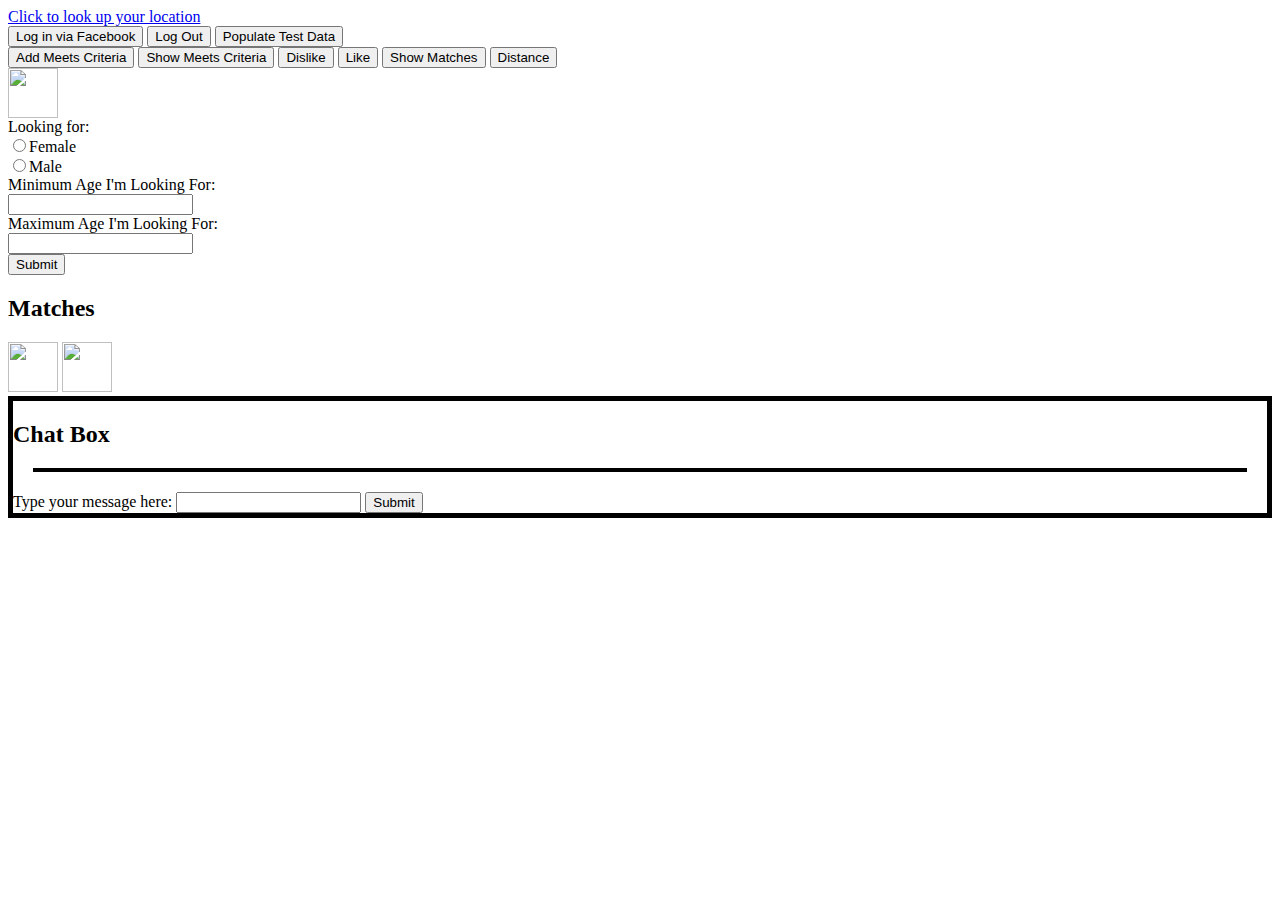
==== index.html @ 5d443ace "added geodistance and all tinder-test files back to main tinder-clone file" ====
<html>
<head>
  <meta charset="UTF-8">
  <title>Tinder</title>
  <!-- <link rel="stylesheet" href="bootstrap.css"> -->
  <link rel='stylesheet' href='css/firechat-default.min.css' />
  <link rel='stylesheet' href='css/styles.css' />

</head>
<body>

<a href="#" onclick="lookup_location();return false">Click to look up your location</a><br>

  <button class="facebook-log-in">Log in via Facebook</button>
  <button class="facebook-log-out">Log Out</button>
  <button class="test-users">Populate Test Data</button>
  <br>
  <button class="blah">Add Meets Criteria</button>
  <button class="show-meets-criteria">Show Meets Criteria</button>
  
  <button id="dislike">Dislike</button>
  <button id="like">Like</button>

  <button id="show-matches">Show Matches</button>

  <button class="calculate-distance">Distance</button>

  <div class="meets-criteria">
    <img src="" class="meets-criteria-img">
  </div>


  <div>
  <form action="">
    <label for="gender">Looking for:</label><br>
    <input type="radio" name="gender" value="female">Female<br>
    <input type="radio" name="gender" value="male">Male<br>
    
    <label for="gender">Minimum Age I'm Looking For:</label><br>
    <input type="number" name="min_age" id="min_age" min="18"><br>

    <label for="gender">Maximum Age I'm Looking For:</label><br>
    <input type="number" name="min_age" id="max_age" max="100"><br>

    <input type="submit" id="submit-btn">
  </form>
  </div>


  <div class="matches">
  <h2>Matches</h2>
    <img src="http://www.phootoscelebrities.com/wp-content/uploads/2014/07/Miley-Cyrus-cute-photos.jpg" class="show-chat"/>
    <img src="http://www.phootoscelebrities.com/wp-content/uploads/2014/07/Miley-Cyrus-cute-photos.jpg"/>
  </div>

  <div class="chat-box">
  <h2>Chat Box</h2>
    <div class="chat-history">
    </div>
    <!-- <button class="show-chat">Show Chat</button><br> -->
    Type your message here:
    <input type="text" name="chat-input" id="chat-message"/>

    <input type="submit" id="chat-submit">
  </div>


  <div class="user">
  </div>


  <script src="https://code.jquery.com/jquery-1.11.0.min.js"></script>
  
  <script src="https://cdn.firebase.com/js/client/1.0.21/firebase.js"></script> 
  <script src="https://cdn.firebase.com/js/simple-login/1.6.4/firebase-simple-login.js"></script>

  <script src='javascript/firechat-default.min.js'></script>
  
  <script src="https://cdn.firebase.com/libs/geofire/2.0.0/geofire.min.js"></script>
  <script src="javascript/rsvp.min.js"></script>
  <script src="javascript/geoPosition.js"></script>
  
  <!-- <script src="https://cdn.jsdelivr.net/rsvp/3.0.6/rsvp.amd.min.js"></script> -->
  <!-- <script src="javascript/modernizer.js"></script> -->
  <script src="javascript/main.js"></script>

</body>
</html>
---- css/firechat-default.min.css ----
@charset "UTF-8";#firechat div,#firechat span,#firechat applet,#firechat object,#firechat iframe,#firechat h1,#firechat h2,#firechat h3,#firechat h4,#firechat h5,#firechat h6,#firechat p,#firechat blockquote,#firechat pre,#firechat a,#firechat abbr,#firechat acronym,#firechat address,#firechat big,#firechat cite,#firechat code,#firechat del,#firechat dfn,#firechat em,#firechat img,#firechat ins,#firechat kbd,#firechat q,#firechat s,#firechat samp,#firechat small,#firechat strike,#firechat strong,#firechat sub,#firechat sup,#firechat tt,#firechat var,#firechat b,#firechat u,#firechat i,#firechat center,#firechat dl,#firechat dt,#firechat dd,#firechat ol,#firechat ul,#firechat li,#firechat fieldset,#firechat form,#firechat label,#firechat legend,#firechat table,#firechat caption,#firechat tbody,#firechat tfoot,#firechat thead,#firechat tr,#firechat th,#firechat td,#firechat article,#firechat aside,#firechat canvas,#firechat details,#firechat embed,#firechat figure,#firechat figcaption,#firechat footer,#firechat header,#firechat hgroup,#firechat menu,#firechat nav,#firechat output,#firechat ruby,#firechat section,#firechat summary,#firechat time,#firechat mark,#firechat audio,#firechat video{border:0;font-size:12px;font-family:arial,helvetica,sans-serif;vertical-align:baseline;margin:0;padding:0}#firechat article,#firechat aside,#firechat details,#firechat figcaption,#firechat figure,#firechat footer,#firechat header,#firechat hgroup,#firechat menu,#firechat nav,#firechat section{display:block}#firechat body{line-height:1}#firechat ol,#firechat ul{list-style:none}#firechat blockquote,#firechat q{quotes:none}#firechat blockquote:before,#firechat blockquote:after,#firechat q:before,#firechat q:after{content:none}#firechat table{border-collapse:collapse;border-spacing:0}.clearfix{*zoom:1}.clearfix:before,.clearfix:after{display:table;content:"";line-height:0}.clearfix:after{clear:both}#firechat{color:#333;text-align:left}#firechat .center{float:none!important;margin-left:auto!important;margin-right:auto!important}#firechat .left{float:left!important}#firechat .right{float:right!important}#firechat .alignleft{text-align:left!important}#firechat .alignright{text-align:right!important}#firechat .aligncenter{text-align:center!important}#firechat .hidden{display:none!important}#firechat .row{clear:both}#firechat .fifth,#firechat .fivesixth,#firechat .fourfifth,#firechat .half,#firechat .ninetenth,#firechat .quarter,#firechat .sevententh,#firechat .sixth,#firechat .tenth,#firechat .third,#firechat .threefifth,#firechat .threequarter,#firechat .threetenth,#firechat .twofifth,#firechat .twothird,#firechat .full{margin-left:2.127659574468085%;float:left;min-height:1px}#firechat .fifth:first-child,#firechat .fivesixth:first-child,#firechat .fourfifth:first-child,#firechat .half:first-child,#firechat .ninetenth:first-child,#firechat .quarter:first-child,#firechat .sevententh:first-child,#firechat .sixth:first-child,#firechat .tenth:first-child,#firechat .third:first-child,#firechat .threefifth:first-child,#firechat .threequarter:first-child,#firechat .threetenth:first-child,#firechat .twofifth:first-child,#firechat .twothird:first-child,#firechat .full:first-child{margin-left:0}#firechat .tenth{width:8.08510638297872%}#firechat .sixth{width:14.893617021276595%}#firechat .fifth{width:18.297872340425535%}#firechat .quarter{width:23.404255319148938%}#firechat .threetenth{width:26.3829787235%}#firechat .third{width:31.914893617021278%}#firechat .twofifth{width:38.72340425531915%}#firechat .half{width:48.93617021276596%}#firechat .sevententh{width:58.7234042555%}#firechat .threefifth{width:59.14893617021278%}#firechat .twothird{width:65.95744680851064%}#firechat .threequarter{width:74.46808510638297%}#firechat .ninetenth{width:74.8936170215%}#firechat .fourfifth{width:79.57446808510639%}#firechat .fivesixth{width:82.9787234042553%}#firechat .full{width:100%}#firechat .clipped{overflow:hidden}#firechat strong{font-weight:bold}#firechat em{font-style:italic}#firechat label{display:block}#firechat a{color:#005580}#firechat a:visited,#firechat a:hover,#firechat a:active{color:#005580}#firechat p{margin:10px 0}#firechat h1,#firechat h2,#firechat h3,#firechat h4,#firechat h5,#firechat h6{margin:10px 0;font-family:inherit;font-weight:bold;line-height:20px;color:inherit}#firechat h1,#firechat h2,#firechat h3{line-height:40px}#firechat h1{font-size:38.5px}#firechat h2{font-size:31.5px}#firechat h3{font-size:24.5px}#firechat h4{font-size:17.5px}#firechat h5{font-size:14px}#firechat h6{font-size:11.9px}#firechat small{font-size:90%}#firechat .nav{list-style:none}#firechat .nav>li>a{display:block;background-color:#eee;text-decoration:none;overflow:hidden;white-space:nowrap}#firechat .nav>li>a:hover,#firechat .nav>li>a:focus{background-color:#fff}#firechat .nav-tabs{border-bottom:1px solid #ddd;clear:both}#firechat .nav-tabs>li{float:left;margin-bottom:-1px;max-width:45%}#firechat .nav-tabs>li>a{-webkit-border-top-right-radius:4px;-webkit-border-bottom-right-radius:0;-webkit-border-bottom-left-radius:0;-webkit-border-top-left-radius:4px;-moz-border-radius-topright:4px;-moz-border-radius-bottomright:0;-moz-border-radius-bottomleft:0;-moz-border-radius-topleft:4px;border-top-right-radius:4px;border-bottom-right-radius:0;border-bottom-left-radius:0;border-top-left-radius:4px;padding:4px 8px;margin-right:2px;line-height:20px;border:1px solid transparent;border-color:#ccc}#firechat .nav-tabs>.active>a,#firechat .nav-tabs>.active>a:hover,#firechat .nav-tabs>.active>a:focus{border-bottom-color:transparent;background-color:#fff;cursor:default}#firechat .tab-content{overflow:auto}#firechat .tab-content>.tab-pane{display:none}#firechat .tab-content>.active{display:block;background-color:#fff}#firechat .caret{display:inline-block;width:0;height:0;vertical-align:top;border-top:4px solid #000;border-right:4px solid transparent;border-left:4px solid transparent;content:"";margin-top:8px;margin-left:2px}#firechat .firechat-dropdown{position:relative}#firechat .firechat-dropdown-toggle{-webkit-touch-callout:none;-webkit-user-select:none;-khtml-user-select:none;-moz-user-select:none;-ms-user-select:none;user-select:none;text-decoration:none}#firechat .firechat-dropdown-toggle:focus,#firechat .firechat-dropdown-toggle:active{outline:0;text-decoration:none}#firechat .firechat-dropdown-toggle.btn{padding:4px 0 0;height:22px}#firechat .firechat-dropdown-menu{*zoom:1;-webkit-border-top-right-radius:0;-webkit-border-bottom-right-radius:4px;-webkit-border-bottom-left-radius:4px;-webkit-border-top-left-radius:0;-moz-border-radius-topright:0;-moz-border-radius-bottomright:4px;-moz-border-radius-bottomleft:4px;-moz-border-radius-topleft:0;border-top-right-radius:0;border-bottom-right-radius:4px;border-bottom-left-radius:4px;border-top-left-radius:0;z-index:1000;display:none;float:left;position:absolute;top:100%;left:0;width:100%;background-color:#fff;-webkit-box-shadow:0 5px 10px rgba(0,0,0,0.2);-moz-box-shadow:0 5px 10px rgba(0,0,0,0.2);box-shadow:0 5px 10px rgba(0,0,0,0.2);-webkit-background-clip:padding-box;-moz-background-clip:padding;background-clip:padding-box;border:1px solid #ccc;min-width:98%;padding:0;margin:-1px 0 0}#firechat .firechat-dropdown-menu:before,#firechat .firechat-dropdown-menu:after{display:table;content:"";line-height:0}#firechat .firechat-dropdown-menu:after{clear:both}#firechat .firechat-dropdown-menu ul{background-color:#fff;list-style:none;overflow-y:scroll;max-height:300px}#firechat .firechat-dropdown-menu ul>li>a{display:block;padding:1px 1px 1px 3px;clear:both;font-weight:normal;line-height:20px;color:#333;white-space:nowrap}#firechat .firechat-dropdown-menu ul>li>a.highlight{background-color:#d9edf7}#firechat .firechat-dropdown-menu ul>li>a:hover,#firechat .firechat-dropdown-menu ul>li>a:focus,#firechat .firechat-dropdown-menu ul>.active>a,#firechat .firechat-dropdown-menu ul>.active>a:hover,#firechat .firechat-dropdown-menu ul>.active>a:focus{text-decoration:none;color:#000;background-color:#d9edf7;outline:0}#firechat .firechat-dropdown-menu ul>.disabled>a,#firechat .firechat-dropdown-menu ul>.disabled>a:hover,#firechat .firechat-dropdown-menu ul>.disabled>a:focus{color:#999;text-decoration:none;background-color:transparent;background-image:none;cursor:default}#firechat .firechat-dropdown-header{position:relative;width:100%;padding:10px 0;background-color:#eee;border-bottom:1px solid #ccc}#firechat .firechat-dropdown-footer{position:relative;width:100%;padding:10px 0;background-color:#eee;border-top:1px solid #ccc;-webkit-box-sizing:border-box;-moz-box-sizing:border-box;box-sizing:border-box}#firechat .open{*z-index:1000}#firechat .open>.firechat-dropdown-menu{display:block;border:1px solid #ccc;-webkit-border-top-right-radius:0;-webkit-border-bottom-right-radius:4px;-webkit-border-bottom-left-radius:4px;-webkit-border-top-left-radius:0;-moz-border-radius-topright:0;-moz-border-radius-bottomright:4px;-moz-border-radius-bottomleft:4px;-moz-border-radius-topleft:0;border-top-right-radius:0;border-bottom-right-radius:4px;border-bottom-left-radius:4px;border-top-left-radius:0}#firechat .open>.firechat-dropdown-toggle{outline:0;text-decoration:none;-webkit-border-top-right-radius:4px;-webkit-border-bottom-right-radius:0;-webkit-border-bottom-left-radius:0;-webkit-border-top-left-radius:4px;-moz-border-radius-topright:4px;-moz-border-radius-bottomright:0;-moz-border-radius-bottomleft:0;-moz-border-radius-topleft:4px;border-top-right-radius:4px;border-bottom-right-radius:0;border-bottom-left-radius:0;border-top-left-radius:4px}#firechat .prompt-wrapper{position:absolute;z-index:1000}#firechat .prompt{position:absolute;z-index:1001;background-color:#fff;-webkit-box-shadow:0 5px 10px rgba(0,0,0,0.45);-moz-box-shadow:0 5px 10px rgba(0,0,0,0.45);box-shadow:0 5px 10px rgba(0,0,0,0.45)}#firechat .prompt-header{padding:4px 8px;font-weight:bold;background-color:#eee;border:1px solid #ccc;-webkit-border-top-right-radius:4px;-webkit-border-bottom-right-radius:0;-webkit-border-bottom-left-radius:0;-webkit-border-top-left-radius:4px;-moz-border-radius-topright:4px;-moz-border-radius-bottomright:0;-moz-border-radius-bottomleft:0;-moz-border-radius-topleft:4px;border-top-right-radius:4px;border-bottom-right-radius:0;border-bottom-left-radius:0;border-top-left-radius:4px}#firechat .prompt-header a.close{opacity:.6;font-size:13px;margin-top:2px}#firechat .prompt-header a.close:hover{opacity:.9}#firechat .prompt-body{background-color:#fff;padding:4px 8px;border-left:1px solid #ccc;border-right:1px solid #ccc}#firechat .prompt-footer{padding:4px 8px;background-color:#eee;border:1px solid #ccc;-webkit-border-top-right-radius:0;-webkit-border-bottom-right-radius:4px;-webkit-border-bottom-left-radius:4px;-webkit-border-top-left-radius:0;-moz-border-radius-topright:0;-moz-border-radius-bottomright:4px;-moz-border-radius-bottomleft:4px;-moz-border-radius-topleft:0;border-top-right-radius:0;border-bottom-right-radius:4px;border-bottom-left-radius:4px;border-top-left-radius:0}#firechat .prompt-background{background-color:#333;border:1px solid #333;opacity:.8;z-index:1000;height:100%;width:100%}#firechat .btn{-webkit-touch-callout:none;-webkit-user-select:none;-khtml-user-select:none;-moz-user-select:none;-ms-user-select:none;user-select:none;-webkit-border-radius:4px;-moz-border-radius:4px;border-radius:4px;height:24px;display:inline-block;*display:inline;*zoom:1;padding:2px 5px;margin-bottom:0;text-align:center;vertical-align:middle;cursor:pointer;color:#333;font-size:12px;text-shadow:0 1px 1px rgba(255,255,255,0.75);background-color:#f5f5f5;background-image:-moz-linear-gradient(top,#fff,#e6e6e6);background-image:-webkit-gradient(linear,0 0,0 100%,from(#fff),to(#e6e6e6));background-image:-webkit-linear-gradient(top,#fff,#e6e6e6);background-image:-o-linear-gradient(top,#fff,#e6e6e6);background-image:linear-gradient(to bottom,#fff,#e6e6e6);background-repeat:repeat-x;filter:progid:DXImageTransform.Microsoft.gradient(startColorstr='#ffffffff',endColorstr='#ffe6e6e6',GradientType=0);border-color:#e6e6e6 #e6e6e6 #bfbfbf;border-color:rgba(0,0,0,0.1) rgba(0,0,0,0.1) rgba(0,0,0,0.25);*background-color:#e6e6e6;filter:progid:DXImageTransform.Microsoft.gradient(enabled=false);border:1px solid #ccc;*border:0;border-bottom-color:#b3b3b3;*margin-left:.3em;-webkit-box-shadow:inset 0 1px 0 rgba(255,255,255,0.2),0 1px 2px rgba(0,0,0,0.05);-moz-box-shadow:inset 0 1px 0 rgba(255,255,255,0.2),0 1px 2px rgba(0,0,0,0.05);box-shadow:inset 0 1px 0 rgba(255,255,255,0.2),0 1px 2px rgba(0,0,0,0.05)}#firechat .btn:hover,#firechat .btn:focus,#firechat .btn:active,#firechat .btn.active,#firechat .btn.disabled,#firechat .btn[disabled]{color:#333;background-color:#e6e6e6;*background-color:#d9d9d9;outline:0}#firechat .btn:active,#firechat .btn.active{background-color:#ccc}#firechat .btn:first-child{*margin-left:0}#firechat .btn:hover,#firechat .btn:focus{color:#333;text-decoration:none;background-position:0 -15px;-webkit-transition:background-position .1s linear;-moz-transition:background-position .1s linear;-o-transition:background-position .1s linear;transition:background-position .1s linear}#firechat .btn.active,#firechat .btn:active{background-image:none;outline:0;-webkit-box-shadow:inset 0 2px 4px rgba(0,0,0,0.15),0 1px 2px rgba(0,0,0,0.05);-moz-box-shadow:inset 0 2px 4px rgba(0,0,0,0.15),0 1px 2px rgba(0,0,0,0.05);box-shadow:inset 0 2px 4px rgba(0,0,0,0.15),0 1px 2px rgba(0,0,0,0.05)}#firechat .btn.disabled,#firechat .btn[disabled]{cursor:default;background-image:none;opacity:.65;filter:alpha(opacity=65)}#firechat .btn.disabled:active,#firechat .btn[disabled]:active{-webkit-box-shadow:inherit;-moz-box-shadow:inherit;box-shadow:inherit;background-color:#e6e6e6}#firechat .contextmenu{position:fixed;z-index:1001;min-width:150px;border:1px solid #ccc;-webkit-border-radius:4px;-moz-border-radius:4px;border-radius:4px}#firechat .contextmenu ul{background-color:#fff;list-style:none}#firechat .contextmenu ul>li>a{display:block;padding:3px 10px;clear:both;font-weight:normal;line-height:20px;color:#333;white-space:nowrap}#firechat .contextmenu ul>li>a.highlight{background-color:#d9edf7}#firechat .contextmenu ul>li>a:hover,#firechat .contextmenu ul>li>a:focus{text-decoration:none;color:#fff;background-color:#0081c2;outline:0}#firechat{padding:0;font-family:sans-serif;font-size:12px;line-height:18px}#firechat input,#firechat textarea{width:100%;font-family:sans-serif;font-size:12px;line-height:18px;padding:2px 5px;border:1px solid #ccc;-webkit-border-radius:1px;-moz-border-radius:1px;border-radius:1px;-webkit-box-sizing:border-box;-moz-box-sizing:border-box;box-sizing:border-box}#firechat input:-moz-placeholder,#firechat textarea:-moz-placeholder{color:#aaa}#firechat input:-ms-input-placeholder,#firechat textarea:-ms-input-placeholder{color:#aaa}#firechat input::-webkit-input-placeholder,#firechat textarea::-webkit-input-placeholder{color:#aaa}#firechat input[disabled],#firechat textarea[disabled]{background-color:#eee}#firechat input{height:24px}#firechat textarea{resize:none;height:40px}#firechat .search-wrapper{-webkit-border-radius:15px;-moz-border-radius:15px;border-radius:15px;border:1px solid #ccc;margin:0 5px;padding:2px 5px;background:#fff}#firechat .search-wrapper>input[type=text]{padding-left:0;border:0}#firechat .search-wrapper>input[type=text]:focus,#firechat .search-wrapper>input[type=text]:active{outline:0}#firechat .chat{overflow:auto;-ms-overflow-x:hidden;overflow-x:hidden;height:290px;position:relative;margin-bottom:5px;border:1px solid #ccc;border-top:0;overflow-y:scroll}#firechat .chat textarea{overflow:auto;vertical-align:top}#firechat .message{color:#333;padding:3px 5px;border-bottom:1px solid #ccc}#firechat .message.highlighted{background-color:#d9edf7}#firechat .message .name{font-weight:bold;overflow-x:hidden}#firechat .message.message-self{color:#2675ab}#firechat .message:nth-child(odd){background-color:#f9f9f9}#firechat .message:nth-child(odd).highlighted{background-color:#d9edf7}#firechat .message:nth-child(odd).message-local{background-color:#effafc}#firechat .message-content{word-wrap:break-word;padding-right:45px}#firechat .message-content.red{color:red}#firechat .message.message-notification .message-content{font-style:italic}#firechat ul::-webkit-scrollbar{-webkit-appearance:none;width:7px}#firechat ul::-webkit-scrollbar-thumb{border-radius:4px;-webkit-box-shadow:0 0 1px rgba(255,255,255,0.5)}#firechat #firechat-header{padding:6px 0 0 0;height:40px}#firechat #firechat-tabs{height:435px}#firechat #firechat-tab-list{background-color:#fff}#firechat #firechat-tab-content{width:100%;background-color:#fff}#firechat .tab-pane-menu{border:1px solid #ccc;border-top:0;vertical-align:middle;padding-bottom:5px}#firechat .tab-pane-menu .firechat-dropdown{margin:5px 0 0 5px}#firechat .tab-pane-menu>.icon{margin:5px 2px 0}#firechat .icon{display:inline-block;*margin-right:.3em;line-height:20px;vertical-align:middle;background-repeat:no-repeat;padding:0;background:url([data-uri]) no-repeat top left;opacity:.3;font-size:22px;font-family:Arial;font-weight:bold;overflow:hidden}#firechat .icon.plus{margin-top:0;vertical-align:top;background:transparent}#firechat .icon.search{background-position:0 0;width:13px;height:13px}#firechat .icon.close{background-position:-120px 0;width:13px;height:13px}#firechat .icon.user-chat{background-position:-138px 0;width:17px;height:13px}#firechat .icon.user-group{background-position:-18px 0;width:17px;height:13px}#firechat .icon.user-mute{background-position:-84px 0;width:13px;height:13px}#firechat .icon.user-mute.red{background-position:-102px 0;width:13px;height:13px}#firechat .icon:hover,#firechat .btn:hover>.icon{opacity:.6}#firechat a>.icon{margin:3px 1px}
---- css/styles.css ----
.chat-box {
  border: 5px solid black;
}

.chat-history {
  border: 2px solid black;
  margin: 20px;
}

img {
  height: 50px;
  width: 50px;
}
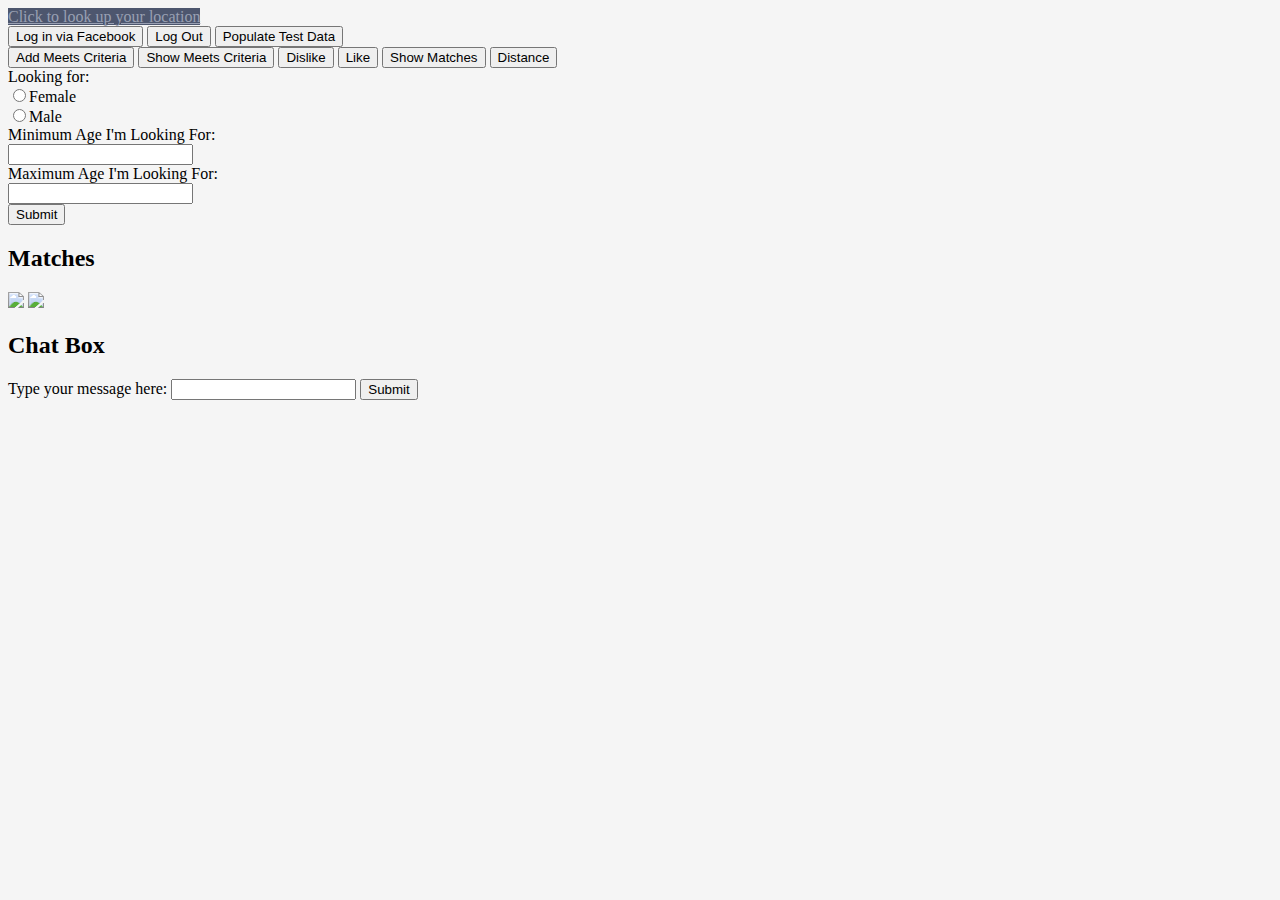
==== commit 86d09578: "added bootstrap, font-awesome, added chat window and main page in html" ====
--- a/index.html
+++ b/index.html
@@ -3,7 +3,9 @@
   <meta charset="UTF-8">
   <title>Tinder</title>
   <!-- <link rel="stylesheet" href="bootstrap.css"> -->
+  <link rel="stylesheet" href="css/bootstrap.min.css">
   <link rel='stylesheet' href='css/firechat-default.min.css' />
+  
   <link rel='stylesheet' href='css/styles.css' />
 
 </head>
@@ -70,6 +72,7 @@
 
 
   <script src="https://code.jquery.com/jquery-1.11.0.min.js"></script>
+  <script src="javascript/bootstrap.min.js"></script>
   
   <script src="https://cdn.firebase.com/js/client/1.0.21/firebase.js"></script> 
   <script src="https://cdn.firebase.com/js/simple-login/1.6.4/firebase-simple-login.js"></script>
--- a/css/styles.css
+++ b/css/styles.css
@@ -1,13 +1,155 @@
-.chat-box {
-  border: 5px solid black;
+body {
+  background: #f5f5f5;
+  font-family: 'Roboto';
 }
 
-.chat-history {
-  border: 2px solid black;
-  margin: 20px;
+.sidebar,
+a {
+  background: #4d566e;
+  color: #99A0B3;
+  padding: 0;
+  height: 100%;  
 }
 
-img {
-  height: 50px;
-  width: 50px;
+.logo {
+  padding: 15px;
+  padding-top: 0;
+}
+
+.sidebar-nav,
+.sidebar-nav ul {
+  font-size: 1.2em;
+  list-style-type: none;
+  padding: 0 7px 0 7px; 
+}
+
+.badge {
+  background: #ffb300;
+  font-size: .7em;
+  margin: 5px;
+}
+
+a:hover {
+  text-decoration: none;
+  font-weight: bold;
+  color: #ddd;
+}
+
+#user-profile-pic {
+  height: 120px;
+  width: 120px;
+  cursor: pointer;
+}
+
+.nav-matches ul {
+  list-style-type: none;
+  padding: 0;
+  margin: 10px;
+  font-size: 1.2em;
+}
+
+.nav-img {
+  height: 40px;
+  width: 40px;
+  margin: 7px 10px;
+}
+
+.img-div {
+  text-align: center;
+  margin-bottom: 20px;
+}
+
+.settings {
+  position: absolute;
+  bottom: 0;
+}
+
+.main-div {
+  text-align: center;
+}
+
+.bio-info {
+  position: relative;
+  margin: 0 auto;
+  width: 50%;
+}
+
+#user-first-name {
+  font-size: 1.4em;
+}
+
+#browse {
+  font-size: 4em;
+}
+
+#browse-name {
+  font-weight: bold;
+}
+
+#browse-bio {
+  font-size: 1.7em;
+  padding: 10px;
+}
+
+#browse-distance {
+  font-size: .4em;
+}
+
+.row div {
+  border: 1px solid black;
+}
+
+.glyphicon-cog {
+  font-size: 2em;
+  margin: 10px;
+}
+
+/*.fa-heart,*/
+/*.fa-comments,*/
+.glyphicon-heart,
+.glyphicon-remove-circle,
+.glyphicon-ok-circle {
+  font-size: 6em;
+}
+
+.glyphicon-remove-circle {
+  color: #e84e40;
+  float: center;
+  margin: 10px 50px;
+}
+
+.glyphicon-remove-circle:hover {
+  color: #d01716;
+}
+
+.glyphicon-ok-circle {
+  color: #259b24;
+  float: center;
+}
+
+.glyphicon-ok-circle:hover {
+  color: #0a7e07;
+}
+
+.fa-comments {
+  color: #03a9f4; 
+  font-size: 3em;
+}
+.chat-history {
+  font-size: .7em;
+  text-align: left;
+}
+
+.chat-message {
+  height: 35px;
+  width: 600px;
+  font-size: 1em;
+}
+
+.chat-user {
+
+}
+
+.msg-user {
+  text-align: right;
 }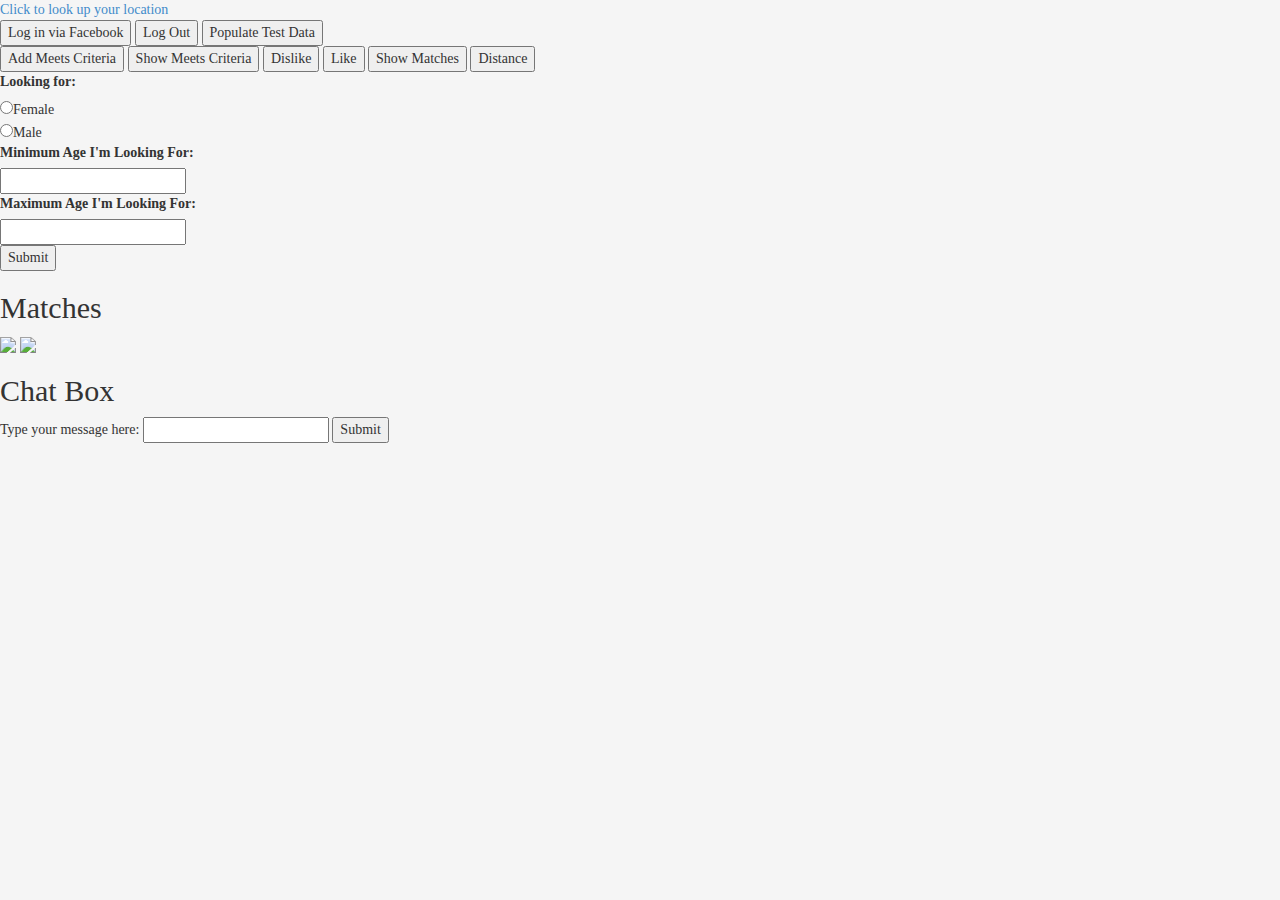
==== commit 44f638b3: "added images of female celebs, added css features to chat window" ====
--- a/index.html
+++ b/index.html
@@ -5,7 +5,6 @@
   <!-- <link rel="stylesheet" href="bootstrap.css"> -->
   <link rel="stylesheet" href="css/bootstrap.min.css">
   <link rel='stylesheet' href='css/firechat-default.min.css' />
-  
   <link rel='stylesheet' href='css/styles.css' />
 
 </head>
@@ -17,7 +16,7 @@
   <button class="facebook-log-out">Log Out</button>
   <button class="test-users">Populate Test Data</button>
   <br>
-  <button class="blah">Add Meets Criteria</button>
+  <button class="add-meets-criteria">Add Meets Criteria</button>
   <button class="show-meets-criteria">Show Meets Criteria</button>
   
   <button id="dislike">Dislike</button>
--- a/css/styles.css
+++ b/css/styles.css
@@ -4,11 +4,12 @@
 }
 
 .sidebar,
-a {
+.sidebar a {
   background: #4d566e;
   color: #99A0B3;
   padding: 0;
-  height: 100%;  
+  height: 100%; 
+
 }
 
 .logo {
@@ -26,7 +27,7 @@
 .badge {
   background: #ffb300;
   font-size: .7em;
-  margin: 5px;
+  margin: 5px 0px 5px;
 }
 
 a:hover {
@@ -51,7 +52,42 @@
 .nav-img {
   height: 40px;
   width: 40px;
-  margin: 7px 10px;
+  /*margin: 7px 10px;*/
+}
+
+
+.list-special .list-group-item:first-child {
+  border-top-right-radius: 0px !important;
+  border-top-left-radius: 0px !important;
+}
+
+.list-special .list-group-item:last-child {
+  border-bottom-right-radius: 0px !important;
+  border-bottom-left-radius: 0px !important;
+}
+
+.chat-user-name {
+  margin: 0 10px;
+}
+
+.chat-users i {
+  float: right;
+  margin: 12px 0;
+}
+
+.chat-users.active-chat i {
+  color: #42bd41;
+}
+.chat-users.inactive-chat i {
+  color: #e51c23;
+}
+
+.list-group li {
+  background: #586179;
+  border: none;
+}
+.list-group li:hover {
+  background: #606982;
 }
 
 .img-div {
@@ -62,10 +98,14 @@
 .settings {
   position: absolute;
   bottom: 0;
+
 }
 
 .main-div {
   text-align: center;
+  height: 100%;
+  padding-right: 0px;
+  padding-left: 0px;
 }
 
 .bio-info {
@@ -74,6 +114,10 @@
   width: 50%;
 }
 
+.fotorama img {
+  position: absolute;
+}
+
 #user-first-name {
   font-size: 1.4em;
 }
@@ -95,13 +139,9 @@
   font-size: .4em;
 }
 
-.row div {
-  border: 1px solid black;
-}
-
 .glyphicon-cog {
   font-size: 2em;
-  margin: 10px;
+  margin: 10px 10px 10px 16px;
 }
 
 /*.fa-heart,*/
@@ -137,13 +177,63 @@
 }
 .chat-history {
   font-size: .7em;
+  text-align: center;
+}
+
+.chat-message-container {
+  position: relative;
+  bottom: 0px;
+}
+
+/* centered columns styles */
+.row-centered {
+    text-align:center;
+}
+.col-centered {
+    display:inline-block;
+    float:none;
+    /* reset the text-align */
+    text-align:left;
+    /* inline-block space fix */
+    margin-right:-4px;
+}
+
+
+.chat-message {
+  height: 3em;
+  width: 50%;
+  font-size: 1em;
+  text-align: center;
+}
+
+.form-control {
+  height: 56px;
+}
+
+.chat-row {
+  width: 100%;
+  margin: 0px;
+  padding: 15px;
+}
+
+.media img {
+  width: 80px;
+  height: 80px;
+}
+
+.media-body-left {
   text-align: left;
 }
 
-.chat-message {
-  height: 35px;
-  width: 600px;
-  font-size: 1em;
+.media-body-right {
+  text-align: right;
+}
+
+.chat-row-bottom {
+  position: fixed;
+  bottom: 0%;
+  background: #7482a5;
+  
 }
 
 .chat-user {
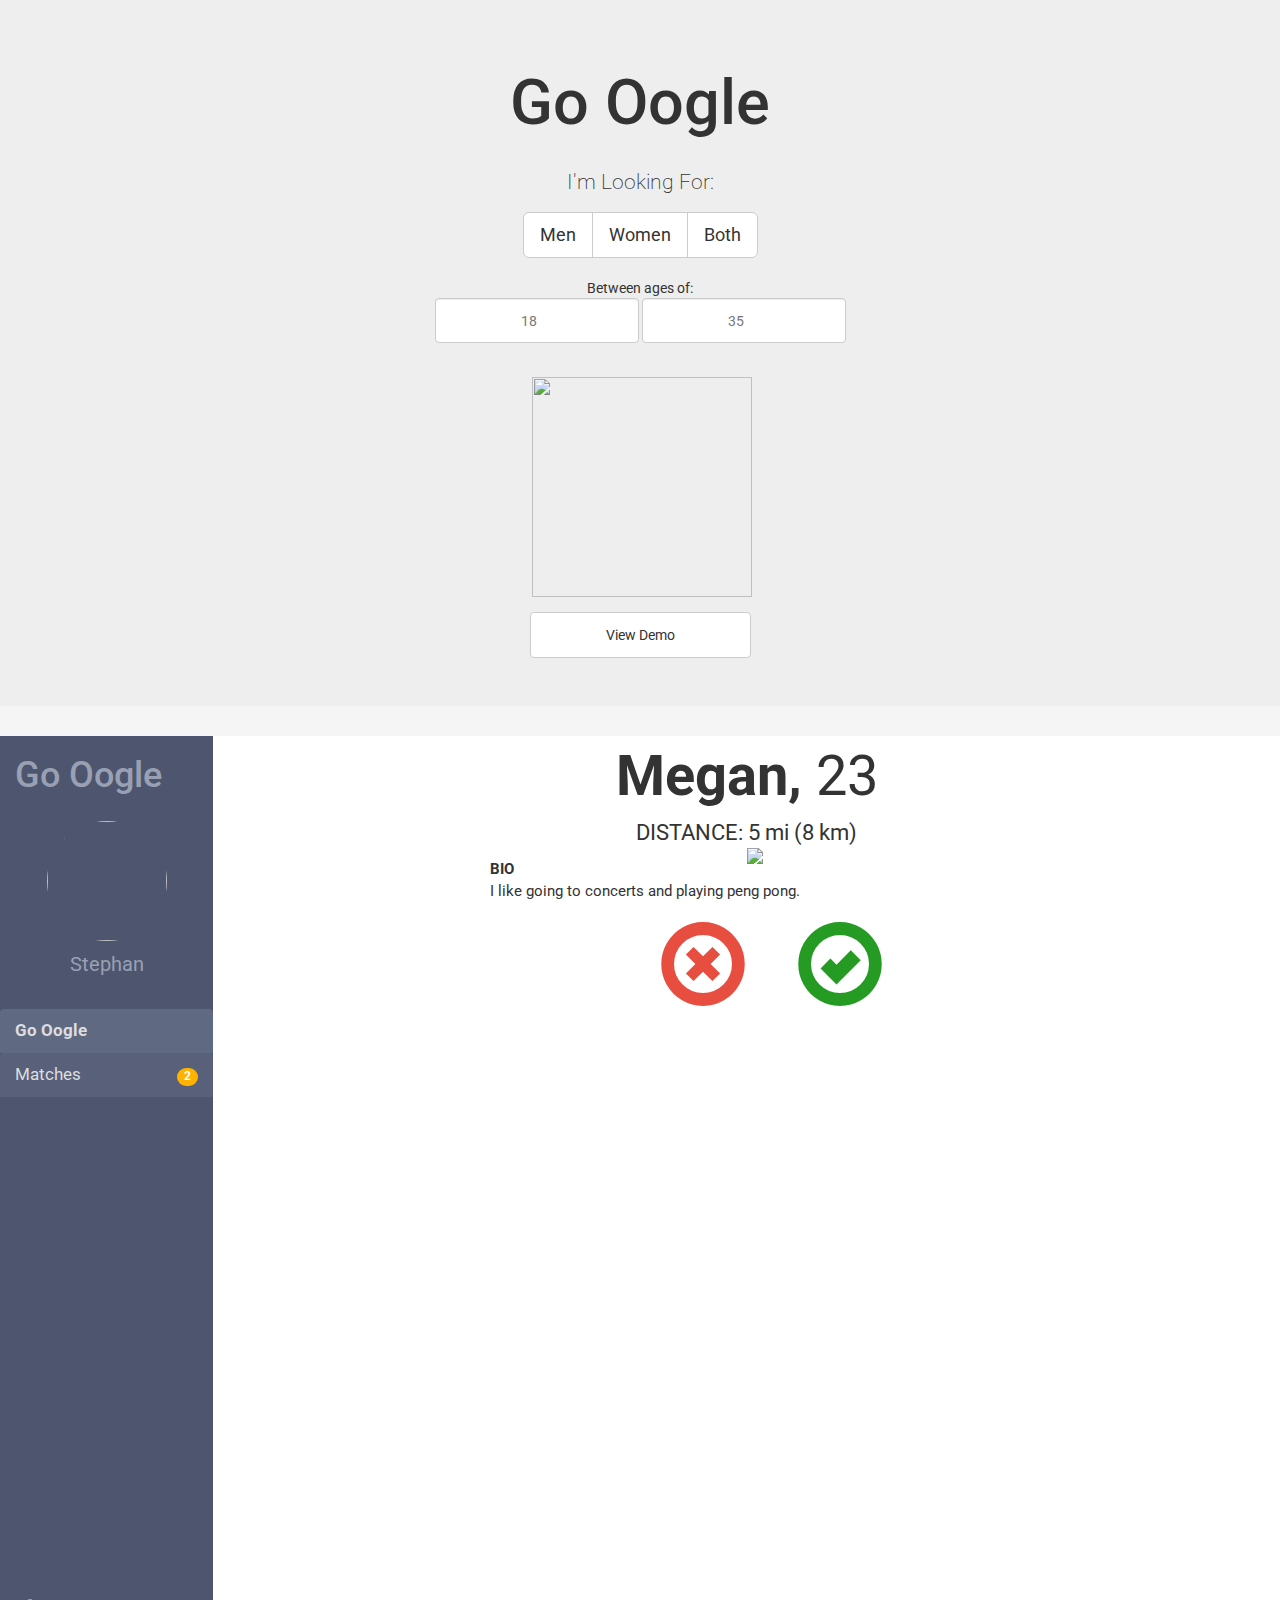
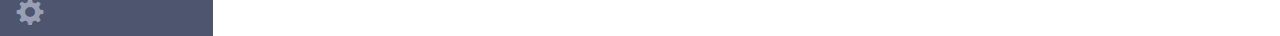
==== commit 6f38c7f1: "refactored FB login and made addPreferences functionality work" ====
--- a/index.html
+++ b/index.html
@@ -1,76 +1,139 @@
 <html>
 <head>
   <meta charset="UTF-8">
-  <title>Tinder</title>
-  <!-- <link rel="stylesheet" href="bootstrap.css"> -->
+  <meta name="viewport" content="width=device-width, initial-scale=1">
+  <title>Go Oogle</title>
   <link rel="stylesheet" href="css/bootstrap.min.css">
-  <link rel='stylesheet' href='css/firechat-default.min.css' />
-  <link rel='stylesheet' href='css/styles.css' />
-
+  <link rel="stylesheet" href="css/font-awesome.min.css">
+  <link rel="stylesheet" href="http://fotorama.s3.amazonaws.com/4.6.2/fotorama.css">
+  <link href='http://fonts.googleapis.com/css?family=Roboto:400,700,300' rel='stylesheet' type='text/css'>
+  <link rel='stylesheet' href='css/styles.css'/>
 </head>
 <body>
 
-<a href="#" onclick="lookup_location();return false">Click to look up your location</a><br>
+  
+  <div class="jumbotron" id="go-oogle-login">
+    <div class="container-fluid login">
 
-  <button class="facebook-log-in">Log in via Facebook</button>
-  <button class="facebook-log-out">Log Out</button>
-  <button class="test-users">Populate Test Data</button>
-  <br>
-  <button class="add-meets-criteria">Add Meets Criteria</button>
-  <button class="show-meets-criteria">Show Meets Criteria</button>
-  
-  <button id="dislike">Dislike</button>
-  <button id="like">Like</button>
+      <h1>Go Oogle</h1>
+      <br>
 
-  <button id="show-matches">Show Matches</button>
+      <p>I'm Looking For:</p>
+      <div class="btn-group btn-group-lg">
+        <button type="button" class="btn btn-default gender-preference" value="men">Men</button>
+        <button type="button" class="btn btn-default gender-preference" value="women">Women</button>
+        <button type="button" class="btn btn-default gender-preference" value="both">Both</button>
+      </div>
+      
+      <br><br>
+      Between ages of:<br>
+      
+      
+      
+      <form class="form-inline" role="form">
 
-  <button class="calculate-distance">Distance</button>
+        <div class="form-group age-pref">
+          <input type="number" class="form-control" id="min-age-pref" placeholder="18" min="18">
+          <input type="number" class="form-control" id="max-age-pref" placeholder="35" max="100">
+        </div>
+        
+      </form>
 
-  <div class="meets-criteria">
-    <img src="" class="meets-criteria-img">
-  </div>
+        <br>
+
+        <a href="#"><img id="fb-login" src="img/fb-login.png"/></a>
+        <br>
+        <button type="submit" class="btn btn-default view-demo" id="demo-btn">View Demo</button>
 
 
-  <div>
-  <form action="">
-    <label for="gender">Looking for:</label><br>
-    <input type="radio" name="gender" value="female">Female<br>
-    <input type="radio" name="gender" value="male">Male<br>
-    
-    <label for="gender">Minimum Age I'm Looking For:</label><br>
-    <input type="number" name="min_age" id="min_age" min="18"><br>
-
-    <label for="gender">Maximum Age I'm Looking For:</label><br>
-    <input type="number" name="min_age" id="max_age" max="100"><br>
-
-    <input type="submit" id="submit-btn">
-  </form>
-  </div>
+    </div> <!-- container-fluid -->
+  </div> <!-- jumbotron -->
 
 
-  <div class="matches">
-  <h2>Matches</h2>
-    <img src="http://www.phootoscelebrities.com/wp-content/uploads/2014/07/Miley-Cyrus-cute-photos.jpg" class="show-chat"/>
-    <img src="http://www.phootoscelebrities.com/wp-content/uploads/2014/07/Miley-Cyrus-cute-photos.jpg"/>
-  </div>
 
-  <div class="chat-box">
-  <h2>Chat Box</h2>
-    <div class="chat-history">
-    </div>
-    <!-- <button class="show-chat">Show Chat</button><br> -->
-    Type your message here:
-    <input type="text" name="chat-input" id="chat-message"/>
+<div id="main-go-oogle" class="container-fluid">
+  <div class="row">
+    <!-- Sidebar -->
+    <div class="sidebar col-xs-2 col-sm-2 col-md-2 col-lg-2">
+      <div id="sidebar-profile-wrap">
 
-    <input type="submit" id="chat-submit">
-  </div>
+         <!-- Brand and toggle get grouped for better mobile display --> 
+       <!--    <div class="navbar-header">
+            <button type="button" class="navbar-toggle collapsed" data-toggle="collapse" data-target="#bs-example-navbar-collapse-1">
+              <span class="sr-only">Toggle navigation</span>
+              <span class="icon-bar">1</span>
+              <span class="icon-bar">2</span>
+              <span class="icon-bar">3</span>
+            </button>
+            <a class="navbar-brand" href="#">To: Amber </a>
+          </div>                   
+           -->
 
 
-  <div class="user">
-  </div>
+          <h1 class="logo">Go Oogle</h1>
+          
+          <div class="img-div">
+            <img id="user-profile-pic" class="img-circle" src="img/brad1.jpg">
+            <div id="user-first-name">Stephan</div>
+          </div>  
+
+        <ul class="list-group list-special">
+          <a href="#">
+            <li class="list-group-item nav-active">
+              Go Oogle
+            </li>
+          </a>
+
+          <a href="matches.html">
+            <li class="list-group-item">
+              Matches
+              <span id="match-count" class="badge pull-right">2</span>
+            </li>
+          </a>
+         </ul> 
+
+      </div>  <!-- sidebar profile-wrap -->
+
+      <div class="settings">
+        <a href="#"><span class="glyphicon glyphicon-cog"></span></a>
+      </div>
+    </div> <!-- sidebar col-->
 
 
+    <div class="main-div col-xs-10 col-sm-10 col-md-10 col-lg-10">
+      <div id="browse">
+        <span id="browse-name">Megan,</span> 
+        <span id="browse-age">23</span><br>
+        <span id="browse-distance">DISTANCE: 
+          <span id="distance-mi">5</span> mi
+         (<span id="distance-km">8</span> km)
+        </span>
+      </div>
+      
+
+
+      <div class="fotorama bio-info" data-loop="true" data-nav="thumbs" data-fit="cover" data-keyboard="true" data-thumbwidth="150" data-thumbheight="120">
+        <img src="http://conversationsabouther.net/wp-content/uploads/2014/03/Angelina-Jolie-2.jpg">
+        <img src="http://www.hdwallpapers.in/walls/angelina_jolie_in_salt-normal.jpg">
+        <img src="http://www.africa-ontherise.com/wp-content/uploads/2014/09/Angelina-Jolie.jpg">
+        <img src="http://i3.mirror.co.uk/incoming/article3201481.ece/alternates/s2197/Angelina-Jolie-arrives-on-the-red-carpet-for-the-86th-Academy-Awards.jpg">
+
+      </div>
+
+      <div id="browse-bio" class="bio-info">
+      <strong>BIO</strong><br>
+      I like going to concerts and playing peng pong.</div>
+      <span class="glyphicon glyphicon-remove-circle"></span>
+      <span class="glyphicon glyphicon-ok-circle"></span>
+      
+    </div> <!-- main-div col -->
+
+  </div> <!-- row -->
+</div> <!-- container -->
+
   <script src="https://code.jquery.com/jquery-1.11.0.min.js"></script>
+  <script src="http://fotorama.s3.amazonaws.com/4.6.2/fotorama.js"></script>
+
   <script src="javascript/bootstrap.min.js"></script>
   
   <script src="https://cdn.firebase.com/js/client/1.0.21/firebase.js"></script> 
@@ -84,7 +147,7 @@
   
   <!-- <script src="https://cdn.jsdelivr.net/rsvp/3.0.6/rsvp.amd.min.js"></script> -->
   <!-- <script src="javascript/modernizer.js"></script> -->
-  <script src="javascript/main.js"></script>
+  <script src="javascript/main2.js"></script>
 
 </body>
 </html>--- a/css/styles.css
+++ b/css/styles.css
@@ -1,6 +1,29 @@
 body {
   background: #f5f5f5;
   font-family: 'Roboto';
+}
+
+.row-chat {
+  background: #606982;
+}
+
+.form-control {
+  text-align: center;
+  height: 45px;
+  width: 80px;
+}
+
+.how-it-works {
+  text-align: center;
+}
+
+#fb-login {
+  width: 220px;
+  margin: 0 0 15px 3px;
+}
+
+.view-demo {
+  padding: 12px 75px;
 }
 
 .sidebar,
@@ -8,7 +31,7 @@
   background: #4d566e;
   color: #99A0B3;
   padding: 0;
-  height: 100%; 
+  height: 100%;
 
 }
 
@@ -55,8 +78,13 @@
   /*margin: 7px 10px;*/
 }
 
-
-.list-special .list-group-item:first-child {
+.profile-bar {
+  padding-left: 0px;
+  padding-right: 0px;
+}
+
+.list-special .list-group-item:first-child,
+ {
   border-top-right-radius: 0px !important;
   border-top-left-radius: 0px !important;
 }
@@ -66,6 +94,7 @@
   border-bottom-left-radius: 0px !important;
 }
 
+
 .chat-user-name {
   margin: 0 10px;
 }
@@ -75,19 +104,34 @@
   margin: 12px 0;
 }
 
+.chat-users i {
+  color: #99A0B3;
+}
+
 .chat-users.active-chat i {
   color: #42bd41;
-}
-.chat-users.inactive-chat i {
-  color: #e51c23;
 }
 
 .list-group li {
   background: #586179;
   border: none;
-}
+  font-size: 1.2em;
+  color: #ddd;
+}
+
 .list-group li:hover {
   background: #606982;
+}
+
+li.nav-active,
+li.active-chat {
+  background: #606982;
+  color: #ddd;
+  font-weight: bold;
+}
+
+li.active-chat {
+  border-bottom: 1px solid #7b8296;
 }
 
 .img-div {
@@ -106,6 +150,13 @@
   height: 100%;
   padding-right: 0px;
   padding-left: 0px;
+  background: #fff;
+}
+
+.chat-navbar {
+  border-radius: 0%;
+  background: #eceff1;
+  height: 61px;
 }
 
 .bio-info {
@@ -120,6 +171,7 @@
 
 #user-first-name {
   font-size: 1.4em;
+  margin: 10px 0 30px 0;
 }
 
 #browse {
@@ -131,8 +183,9 @@
 }
 
 #browse-bio {
-  font-size: 1.7em;
+  font-size: 1.1em;
   padding: 10px;
+  text-align: left;
 }
 
 #browse-distance {
@@ -214,6 +267,7 @@
   width: 100%;
   margin: 0px;
   padding: 15px;
+  background: #fff;
 }
 
 .media img {
@@ -242,4 +296,13 @@
 
 .msg-user {
   text-align: right;
+}
+
+.jumbotron,
+.input-group .form-control {
+  text-align: center;
+}
+
+.form-control {
+  height: 45px;
 }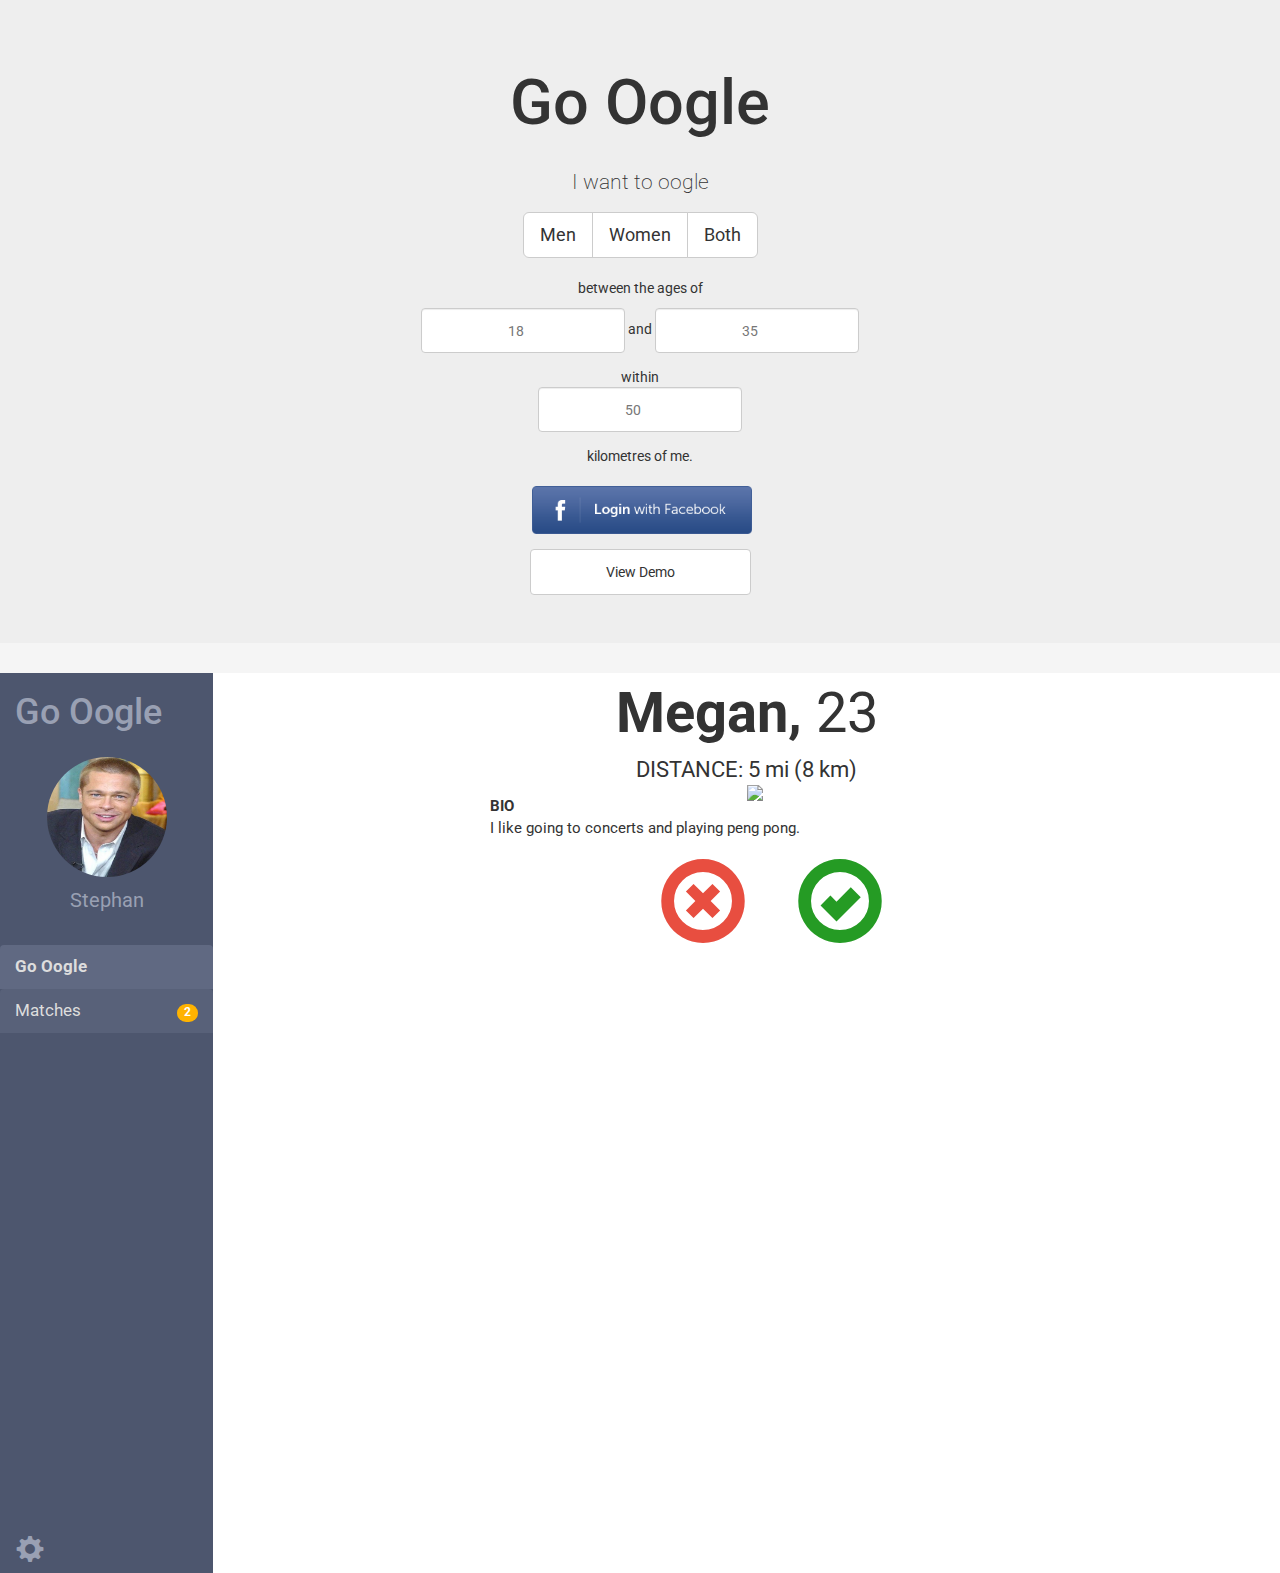
==== commit 055b03d0: "added test users and started writing functions filterOOgles, and addPreferences" ====
--- a/index.html
+++ b/index.html
@@ -18,28 +18,36 @@
       <h1>Go Oogle</h1>
       <br>
 
-      <p>I'm Looking For:</p>
+      <p>I want to oogle</p>
       <div class="btn-group btn-group-lg">
-        <button type="button" class="btn btn-default gender-preference" value="men">Men</button>
-        <button type="button" class="btn btn-default gender-preference" value="women">Women</button>
+        <button type="button" class="btn btn-default gender-preference" value="male">Men</button>
+        <button type="button" class="btn btn-default gender-preference" value="female">Women</button>
         <button type="button" class="btn btn-default gender-preference" value="both">Both</button>
       </div>
       
       <br><br>
-      Between ages of:<br>
+      between the ages of<br>
       
-      
-      
-      <form class="form-inline" role="form">
+      <form class="form-inline login-form" role="form">
 
         <div class="form-group age-pref">
-          <input type="number" class="form-control" id="min-age-pref" placeholder="18" min="18">
+          <input type="number" class="form-control" id="min-age-pref" placeholder="18" min="18"> and
           <input type="number" class="form-control" id="max-age-pref" placeholder="35" max="100">
         </div>
         
       </form>
 
-        <br>
+      within<br>
+        
+      <form class="form-inline" role="form">
+
+        <div class="form-group age-pref">
+          <input type="number" class="form-control" id="min-age-pref" placeholder="50" min="18">
+        </div>
+        
+      </form>
+
+       kilometres of me.<br>
 
         <a href="#"><img id="fb-login" src="img/fb-login.png"/></a>
         <br>
--- a/css/styles.css
+++ b/css/styles.css
@@ -19,7 +19,12 @@
 
 #fb-login {
   width: 220px;
-  margin: 0 0 15px 3px;
+  margin: 20px 0 15px 3px;
+}
+
+.login-form {
+  margin-top: 10px;
+  /*margin-bottom: ;*/
 }
 
 .view-demo {
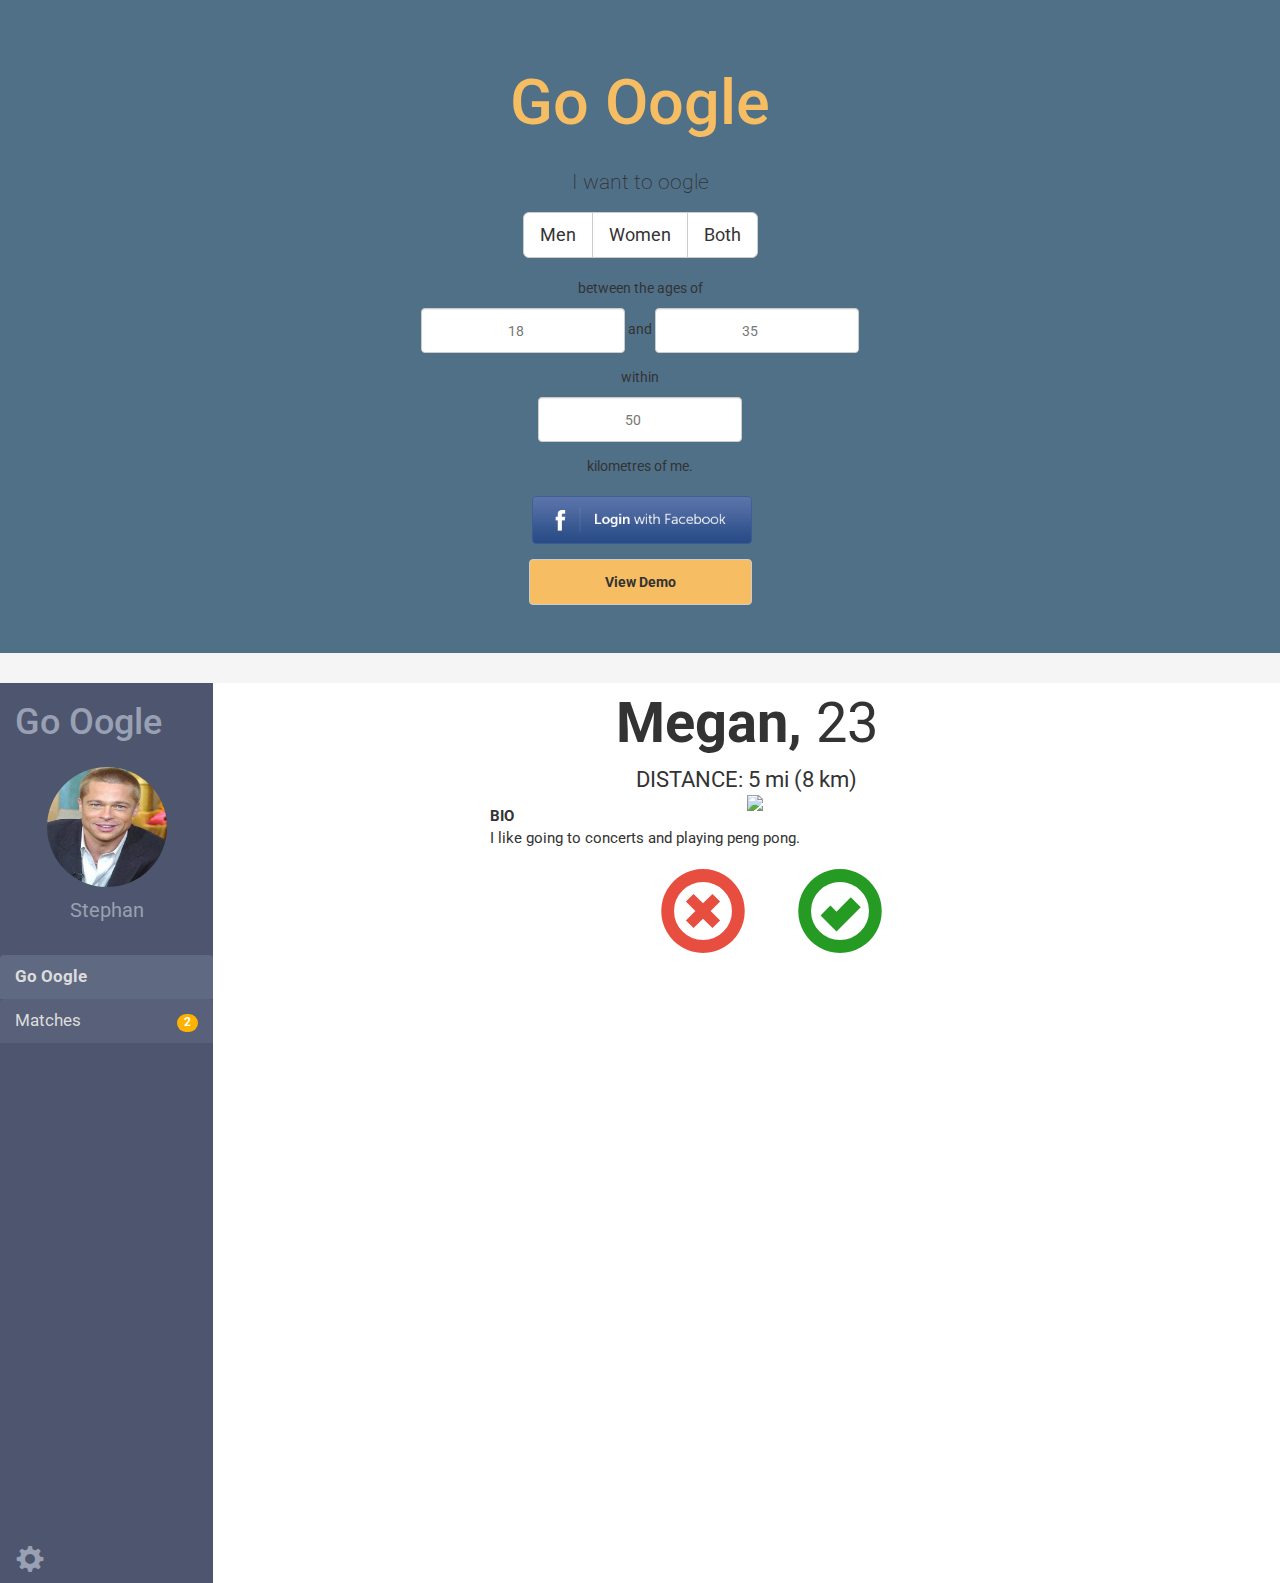
==== commit f1e7072f: "added some minor CSS changes to index.html including background color and font color. added radiusPr" ====
--- a/index.html
+++ b/index.html
@@ -29,22 +29,18 @@
       between the ages of<br>
       
       <form class="form-inline login-form" role="form">
-
         <div class="form-group age-pref">
           <input type="number" class="form-control" id="min-age-pref" placeholder="18" min="18"> and
           <input type="number" class="form-control" id="max-age-pref" placeholder="35" max="100">
         </div>
-        
       </form>
 
       within<br>
         
-      <form class="form-inline" role="form">
-
-        <div class="form-group age-pref">
-          <input type="number" class="form-control" id="min-age-pref" placeholder="50" min="18">
+      <form class="form-inline login-form" role="form">
+        <div class="form-group radius-pref">
+          <input type="number" class="form-control" id="radius-pref" placeholder="50" min="18">
         </div>
-        
       </form>
 
        kilometres of me.<br>
--- a/css/styles.css
+++ b/css/styles.css
@@ -29,7 +29,14 @@
 
 .view-demo {
   padding: 12px 75px;
-}
+  background: #f6bd62;
+  font-weight: bold;
+  
+}
+
+/*#demo-btn {
+  background: #f6bd62;
+}*/
 
 .sidebar,
 .sidebar a {
@@ -308,6 +315,13 @@
   text-align: center;
 }
 
+.jumbotron {
+  background: #507088;
+}
+.jumbotron h1 {
+  color: #f6bd62;
+}
+
 .form-control {
   height: 45px;
 }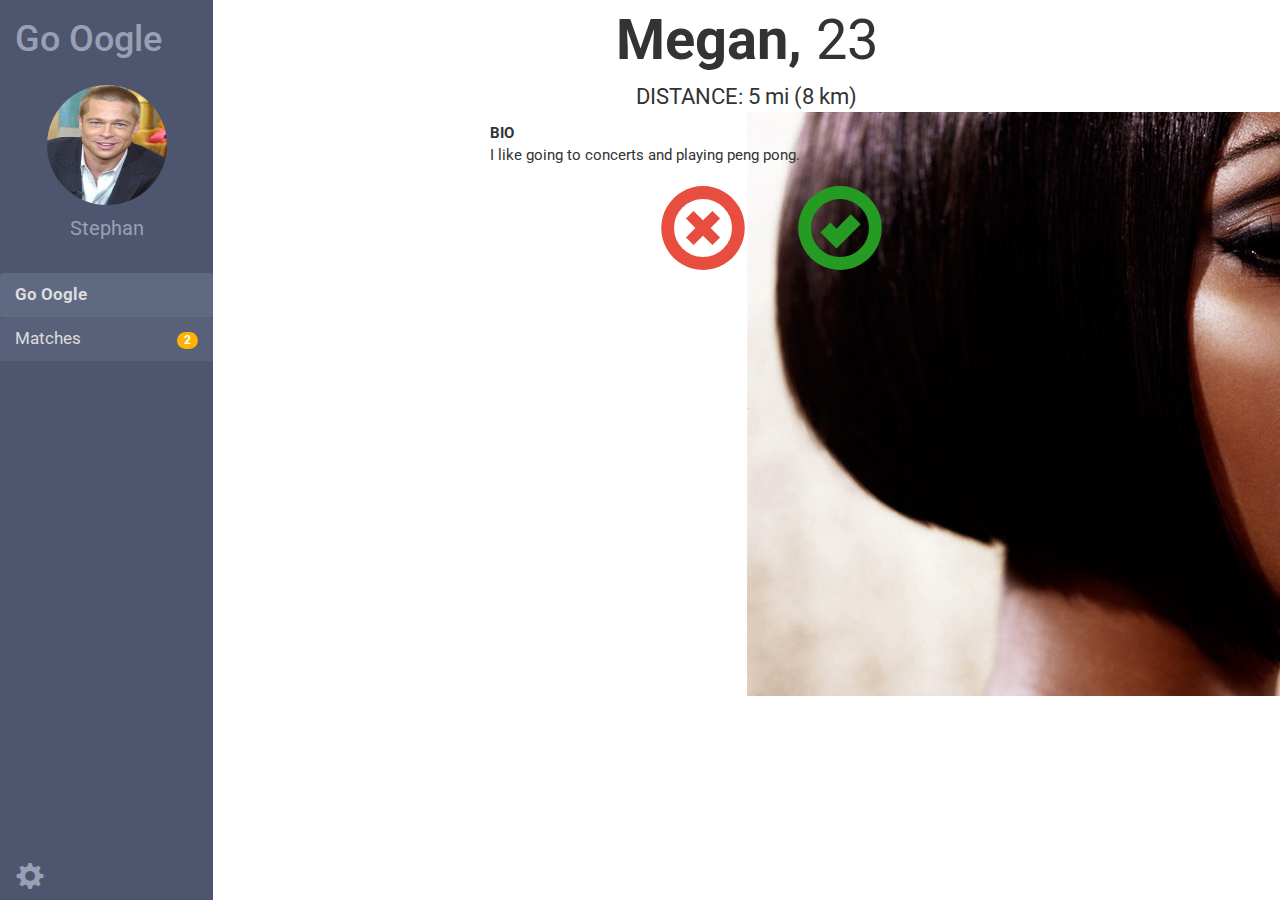
==== commit b3da28ca: "added separate login.js file and refactoring main2.js code into separate functions" ====
--- a/index.html
+++ b/index.html
@@ -10,50 +10,6 @@
   <link rel='stylesheet' href='css/styles.css'/>
 </head>
 <body>
-
-  
-  <div class="jumbotron" id="go-oogle-login">
-    <div class="container-fluid login">
-
-      <h1>Go Oogle</h1>
-      <br>
-
-      <p>I want to oogle</p>
-      <div class="btn-group btn-group-lg">
-        <button type="button" class="btn btn-default gender-preference" value="male">Men</button>
-        <button type="button" class="btn btn-default gender-preference" value="female">Women</button>
-        <button type="button" class="btn btn-default gender-preference" value="both">Both</button>
-      </div>
-      
-      <br><br>
-      between the ages of<br>
-      
-      <form class="form-inline login-form" role="form">
-        <div class="form-group age-pref">
-          <input type="number" class="form-control" id="min-age-pref" placeholder="18" min="18"> and
-          <input type="number" class="form-control" id="max-age-pref" placeholder="35" max="100">
-        </div>
-      </form>
-
-      within<br>
-        
-      <form class="form-inline login-form" role="form">
-        <div class="form-group radius-pref">
-          <input type="number" class="form-control" id="radius-pref" placeholder="50" min="18">
-        </div>
-      </form>
-
-       kilometres of me.<br>
-
-        <a href="#"><img id="fb-login" src="img/fb-login.png"/></a>
-        <br>
-        <button type="submit" class="btn btn-default view-demo" id="demo-btn">View Demo</button>
-
-
-    </div> <!-- container-fluid -->
-  </div> <!-- jumbotron -->
-
-
 
 <div id="main-go-oogle" class="container-fluid">
   <div class="row">
@@ -117,10 +73,10 @@
 
 
       <div class="fotorama bio-info" data-loop="true" data-nav="thumbs" data-fit="cover" data-keyboard="true" data-thumbwidth="150" data-thumbheight="120">
-        <img src="http://conversationsabouther.net/wp-content/uploads/2014/03/Angelina-Jolie-2.jpg">
-        <img src="http://www.hdwallpapers.in/walls/angelina_jolie_in_salt-normal.jpg">
-        <img src="http://www.africa-ontherise.com/wp-content/uploads/2014/09/Angelina-Jolie.jpg">
-        <img src="http://i3.mirror.co.uk/incoming/article3201481.ece/alternates/s2197/Angelina-Jolie-arrives-on-the-red-carpet-for-the-86th-Academy-Awards.jpg">
+        <img id="photo1" src="">
+        <img id="photo2" src="">
+        <img id="photo3" src="">
+        <img id="photo4" src="img/zoe4.jpg">
 
       </div>
 
--- a/css/styles.css
+++ b/css/styles.css
@@ -31,12 +31,10 @@
   padding: 12px 75px;
   background: #f6bd62;
   font-weight: bold;
-  
-}
-
-/*#demo-btn {
-  background: #f6bd62;
-}*/
+  width: 220px;
+
+}
+
 
 .sidebar,
 .sidebar a {
@@ -315,12 +313,12 @@
   text-align: center;
 }
 
-.jumbotron {
+/*.jumbotron {
   background: #507088;
-}
-.jumbotron h1 {
+}*/
+/*.jumbotron h1 {
   color: #f6bd62;
-}
+}*/
 
 .form-control {
   height: 45px;
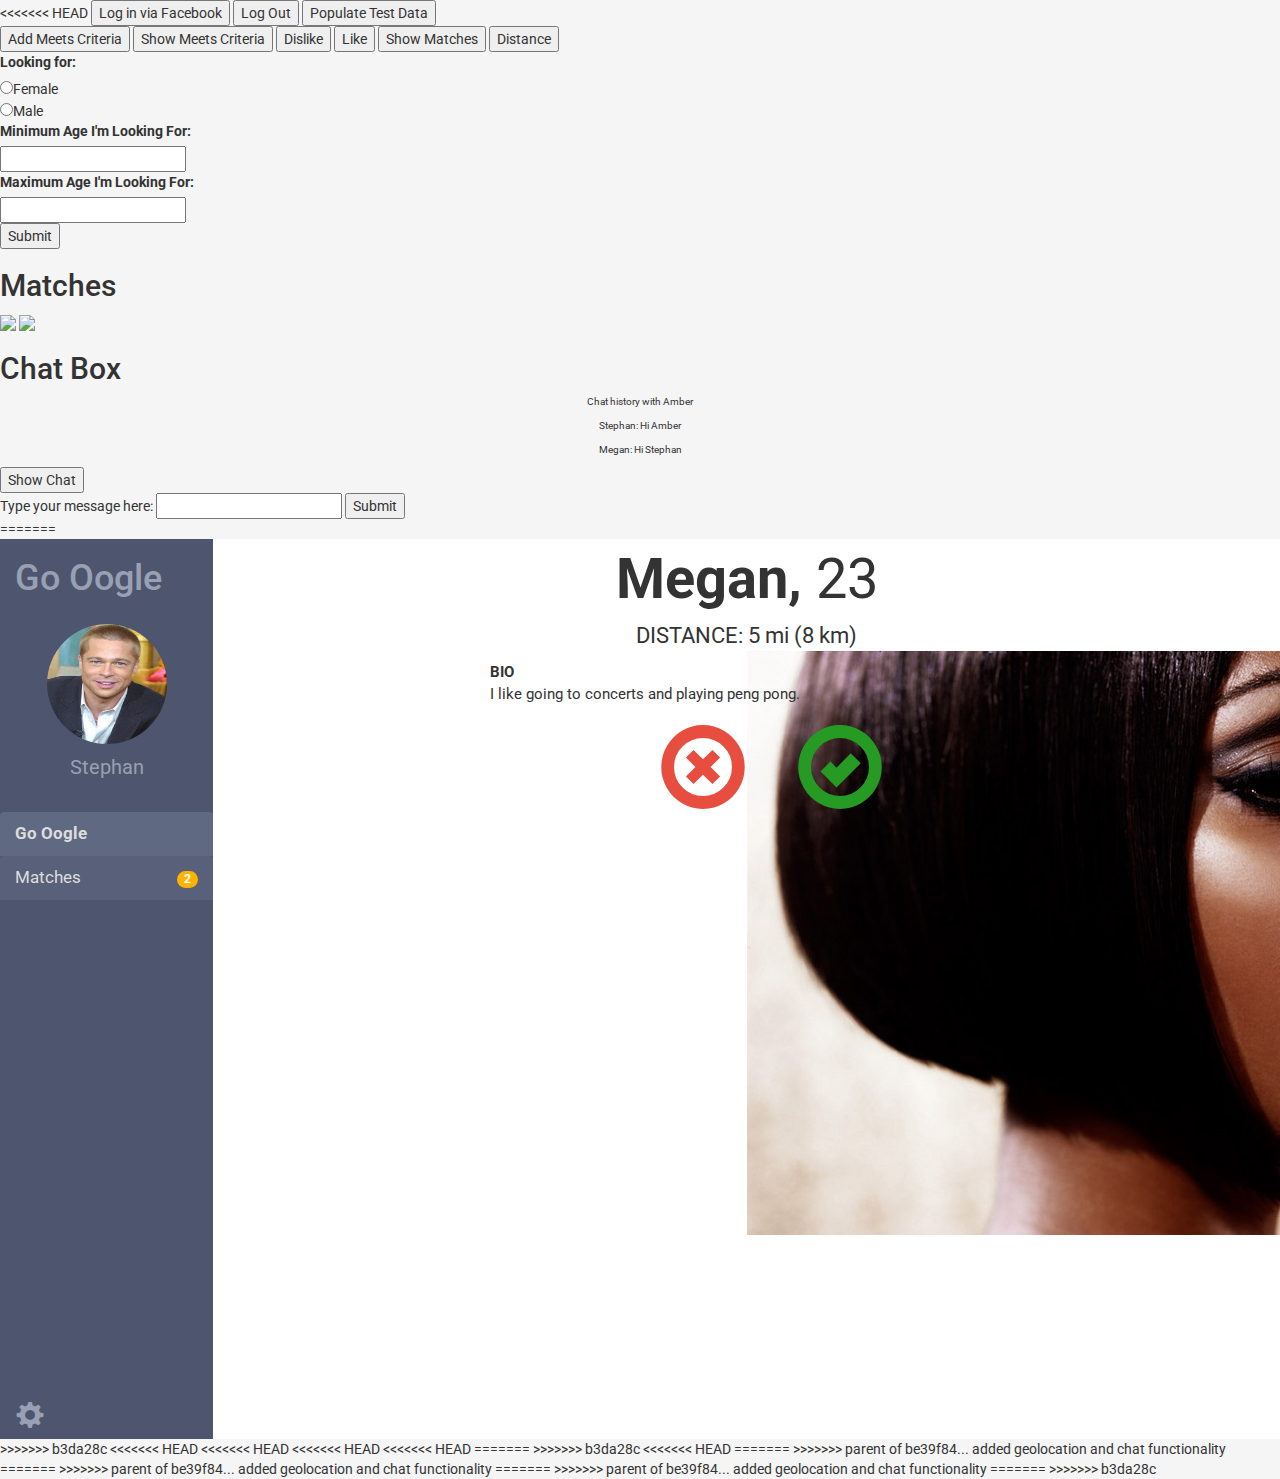
==== commit adaa1269: "added all images" ====
--- a/index.html
+++ b/index.html
@@ -1,6 +1,79 @@
 <html>
 <head>
   <meta charset="UTF-8">
+<<<<<<< HEAD
+  <title>Tinder</title>
+  <!-- <link rel="stylesheet" href="bootstrap.css"> -->
+  <link rel='stylesheet' href='css/firechat-default.min.css' />
+  <link rel='stylesheet' href='css/styles.css' />
+
+</head>
+<body>
+
+  <button class="facebook-log-in">Log in via Facebook</button>
+  <button class="facebook-log-out">Log Out</button>
+  <button class="test-users">Populate Test Data</button>
+  <br>
+  <button class="blah">Add Meets Criteria</button>
+  <button class="show-meets-criteria">Show Meets Criteria</button>
+  
+  <button id="dislike">Dislike</button>
+  <button id="like">Like</button>
+
+  <button id="show-matches">Show Matches</button>
+
+  <button class="calculate-distance">Distance</button>
+
+  <div class="meets-criteria">
+    <img src="" class="meets-criteria-img">
+  </div>
+
+
+  <div>
+  <form action="">
+    <label for="gender">Looking for:</label><br>
+    <input type="radio" name="gender" value="female">Female<br>
+    <input type="radio" name="gender" value="male">Male<br>
+    
+    <label for="gender">Minimum Age I'm Looking For:</label><br>
+    <input type="number" name="min_age" id="min_age" min="18"><br>
+
+    <label for="gender">Maximum Age I'm Looking For:</label><br>
+    <input type="number" name="min_age" id="max_age" max="100"><br>
+
+    <input type="submit" id="submit-btn">
+  </form>
+  </div>
+
+
+  <div class="matches">
+  <h2>Matches</h2>
+    <img src="http://www.phootoscelebrities.com/wp-content/uploads/2014/07/Miley-Cyrus-cute-photos.jpg"/>
+    <img src="http://www.phootoscelebrities.com/wp-content/uploads/2014/07/Miley-Cyrus-cute-photos.jpg"/>
+  </div>
+
+  <div class="chat-box">
+  <h2>Chat Box</h2>
+    <div class="chat-history">
+    <p>Chat history with Amber</p>
+    <p>Stephan: Hi Amber</p>
+    <p>Megan: Hi Stephan</p>
+    </div>
+    <button class="show-chat">Show Chat</button><br>
+    Type your message here:
+    <input type="text" name="chat-input" id="chat-message"/>
+
+    <input type="submit" id="chat-submit">
+  </div>
+
+
+  <div class="user">
+  </div>
+
+
+  <script src="https://code.jquery.com/jquery-1.11.0.min.js"></script>
+  
+=======
   <meta name="viewport" content="width=device-width, initial-scale=1">
   <title>Go Oogle</title>
   <link rel="stylesheet" href="css/bootstrap.min.css">
@@ -96,10 +169,17 @@
 
   <script src="javascript/bootstrap.min.js"></script>
   
+>>>>>>> b3da28c
   <script src="https://cdn.firebase.com/js/client/1.0.21/firebase.js"></script> 
   <script src="https://cdn.firebase.com/js/simple-login/1.6.4/firebase-simple-login.js"></script>
 
   <script src='javascript/firechat-default.min.js'></script>
+<<<<<<< HEAD
+<<<<<<< HEAD
+<<<<<<< HEAD
+<<<<<<< HEAD
+=======
+>>>>>>> b3da28c
   
   <script src="https://cdn.firebase.com/libs/geofire/2.0.0/geofire.min.js"></script>
   <script src="javascript/rsvp.min.js"></script>
@@ -107,7 +187,17 @@
   
   <!-- <script src="https://cdn.jsdelivr.net/rsvp/3.0.6/rsvp.amd.min.js"></script> -->
   <!-- <script src="javascript/modernizer.js"></script> -->
+<<<<<<< HEAD
+=======
+>>>>>>> parent of be39f84... added geolocation and chat functionality
+=======
+>>>>>>> parent of be39f84... added geolocation and chat functionality
+=======
+>>>>>>> parent of be39f84... added geolocation and chat functionality
+  <script src="javascript/main.js"></script>
+=======
   <script src="javascript/main2.js"></script>
 
+>>>>>>> b3da28c
 </body>
 </html>--- a/css/firechat-default.min.css
+++ b/css/firechat-default.min.css
@@ -0,0 +1 @@
+@charset "UTF-8";#firechat div,#firechat span,#firechat applet,#firechat object,#firechat iframe,#firechat h1,#firechat h2,#firechat h3,#firechat h4,#firechat h5,#firechat h6,#firechat p,#firechat blockquote,#firechat pre,#firechat a,#firechat abbr,#firechat acronym,#firechat address,#firechat big,#firechat cite,#firechat code,#firechat del,#firechat dfn,#firechat em,#firechat img,#firechat ins,#firechat kbd,#firechat q,#firechat s,#firechat samp,#firechat small,#firechat strike,#firechat strong,#firechat sub,#firechat sup,#firechat tt,#firechat var,#firechat b,#firechat u,#firechat i,#firechat center,#firechat dl,#firechat dt,#firechat dd,#firechat ol,#firechat ul,#firechat li,#firechat fieldset,#firechat form,#firechat label,#firechat legend,#firechat table,#firechat caption,#firechat tbody,#firechat tfoot,#firechat thead,#firechat tr,#firechat th,#firechat td,#firechat article,#firechat aside,#firechat canvas,#firechat details,#firechat embed,#firechat figure,#firechat figcaption,#firechat footer,#firechat header,#firechat hgroup,#firechat menu,#firechat nav,#firechat output,#firechat ruby,#firechat section,#firechat summary,#firechat time,#firechat mark,#firechat audio,#firechat video{border:0;font-size:12px;font-family:arial,helvetica,sans-serif;vertical-align:baseline;margin:0;padding:0}#firechat article,#firechat aside,#firechat details,#firechat figcaption,#firechat figure,#firechat footer,#firechat header,#firechat hgroup,#firechat menu,#firechat nav,#firechat section{display:block}#firechat body{line-height:1}#firechat ol,#firechat ul{list-style:none}#firechat blockquote,#firechat q{quotes:none}#firechat blockquote:before,#firechat blockquote:after,#firechat q:before,#firechat q:after{content:none}#firechat table{border-collapse:collapse;border-spacing:0}.clearfix{*zoom:1}.clearfix:before,.clearfix:after{display:table;content:"";line-height:0}.clearfix:after{clear:both}#firechat{color:#333;text-align:left}#firechat .center{float:none!important;margin-left:auto!important;margin-right:auto!important}#firechat .left{float:left!important}#firechat .right{float:right!important}#firechat .alignleft{text-align:left!important}#firechat .alignright{text-align:right!important}#firechat .aligncenter{text-align:center!important}#firechat .hidden{display:none!important}#firechat .row{clear:both}#firechat .fifth,#firechat .fivesixth,#firechat .fourfifth,#firechat .half,#firechat .ninetenth,#firechat .quarter,#firechat .sevententh,#firechat .sixth,#firechat .tenth,#firechat .third,#firechat .threefifth,#firechat .threequarter,#firechat .threetenth,#firechat .twofifth,#firechat .twothird,#firechat .full{margin-left:2.127659574468085%;float:left;min-height:1px}#firechat .fifth:first-child,#firechat .fivesixth:first-child,#firechat .fourfifth:first-child,#firechat .half:first-child,#firechat .ninetenth:first-child,#firechat .quarter:first-child,#firechat .sevententh:first-child,#firechat .sixth:first-child,#firechat .tenth:first-child,#firechat .third:first-child,#firechat .threefifth:first-child,#firechat .threequarter:first-child,#firechat .threetenth:first-child,#firechat .twofifth:first-child,#firechat .twothird:first-child,#firechat .full:first-child{margin-left:0}#firechat .tenth{width:8.08510638297872%}#firechat .sixth{width:14.893617021276595%}#firechat .fifth{width:18.297872340425535%}#firechat .quarter{width:23.404255319148938%}#firechat .threetenth{width:26.3829787235%}#firechat .third{width:31.914893617021278%}#firechat .twofifth{width:38.72340425531915%}#firechat .half{width:48.93617021276596%}#firechat .sevententh{width:58.7234042555%}#firechat .threefifth{width:59.14893617021278%}#firechat .twothird{width:65.95744680851064%}#firechat .threequarter{width:74.46808510638297%}#firechat .ninetenth{width:74.8936170215%}#firechat .fourfifth{width:79.57446808510639%}#firechat .fivesixth{width:82.9787234042553%}#firechat .full{width:100%}#firechat .clipped{overflow:hidden}#firechat strong{font-weight:bold}#firechat em{font-style:italic}#firechat label{display:block}#firechat a{color:#005580}#firechat a:visited,#firechat a:hover,#firechat a:active{color:#005580}#firechat p{margin:10px 0}#firechat h1,#firechat h2,#firechat h3,#firechat h4,#firechat h5,#firechat h6{margin:10px 0;font-family:inherit;font-weight:bold;line-height:20px;color:inherit}#firechat h1,#firechat h2,#firechat h3{line-height:40px}#firechat h1{font-size:38.5px}#firechat h2{font-size:31.5px}#firechat h3{font-size:24.5px}#firechat h4{font-size:17.5px}#firechat h5{font-size:14px}#firechat h6{font-size:11.9px}#firechat small{font-size:90%}#firechat .nav{list-style:none}#firechat .nav>li>a{display:block;background-color:#eee;text-decoration:none;overflow:hidden;white-space:nowrap}#firechat .nav>li>a:hover,#firechat .nav>li>a:focus{background-color:#fff}#firechat .nav-tabs{border-bottom:1px solid #ddd;clear:both}#firechat .nav-tabs>li{float:left;margin-bottom:-1px;max-width:45%}#firechat .nav-tabs>li>a{-webkit-border-top-right-radius:4px;-webkit-border-bottom-right-radius:0;-webkit-border-bottom-left-radius:0;-webkit-border-top-left-radius:4px;-moz-border-radius-topright:4px;-moz-border-radius-bottomright:0;-moz-border-radius-bottomleft:0;-moz-border-radius-topleft:4px;border-top-right-radius:4px;border-bottom-right-radius:0;border-bottom-left-radius:0;border-top-left-radius:4px;padding:4px 8px;margin-right:2px;line-height:20px;border:1px solid transparent;border-color:#ccc}#firechat .nav-tabs>.active>a,#firechat .nav-tabs>.active>a:hover,#firechat .nav-tabs>.active>a:focus{border-bottom-color:transparent;background-color:#fff;cursor:default}#firechat .tab-content{overflow:auto}#firechat .tab-content>.tab-pane{display:none}#firechat .tab-content>.active{display:block;background-color:#fff}#firechat .caret{display:inline-block;width:0;height:0;vertical-align:top;border-top:4px solid #000;border-right:4px solid transparent;border-left:4px solid transparent;content:"";margin-top:8px;margin-left:2px}#firechat .firechat-dropdown{position:relative}#firechat .firechat-dropdown-toggle{-webkit-touch-callout:none;-webkit-user-select:none;-khtml-user-select:none;-moz-user-select:none;-ms-user-select:none;user-select:none;text-decoration:none}#firechat .firechat-dropdown-toggle:focus,#firechat .firechat-dropdown-toggle:active{outline:0;text-decoration:none}#firechat .firechat-dropdown-toggle.btn{padding:4px 0 0;height:22px}#firechat .firechat-dropdown-menu{*zoom:1;-webkit-border-top-right-radius:0;-webkit-border-bottom-right-radius:4px;-webkit-border-bottom-left-radius:4px;-webkit-border-top-left-radius:0;-moz-border-radius-topright:0;-moz-border-radius-bottomright:4px;-moz-border-radius-bottomleft:4px;-moz-border-radius-topleft:0;border-top-right-radius:0;border-bottom-right-radius:4px;border-bottom-left-radius:4px;border-top-left-radius:0;z-index:1000;display:none;float:left;position:absolute;top:100%;left:0;width:100%;background-color:#fff;-webkit-box-shadow:0 5px 10px rgba(0,0,0,0.2);-moz-box-shadow:0 5px 10px rgba(0,0,0,0.2);box-shadow:0 5px 10px rgba(0,0,0,0.2);-webkit-background-clip:padding-box;-moz-background-clip:padding;background-clip:padding-box;border:1px solid #ccc;min-width:98%;padding:0;margin:-1px 0 0}#firechat .firechat-dropdown-menu:before,#firechat .firechat-dropdown-menu:after{display:table;content:"";line-height:0}#firechat .firechat-dropdown-menu:after{clear:both}#firechat .firechat-dropdown-menu ul{background-color:#fff;list-style:none;overflow-y:scroll;max-height:300px}#firechat .firechat-dropdown-menu ul>li>a{display:block;padding:1px 1px 1px 3px;clear:both;font-weight:normal;line-height:20px;color:#333;white-space:nowrap}#firechat .firechat-dropdown-menu ul>li>a.highlight{background-color:#d9edf7}#firechat .firechat-dropdown-menu ul>li>a:hover,#firechat .firechat-dropdown-menu ul>li>a:focus,#firechat .firechat-dropdown-menu ul>.active>a,#firechat .firechat-dropdown-menu ul>.active>a:hover,#firechat .firechat-dropdown-menu ul>.active>a:focus{text-decoration:none;color:#000;background-color:#d9edf7;outline:0}#firechat .firechat-dropdown-menu ul>.disabled>a,#firechat .firechat-dropdown-menu ul>.disabled>a:hover,#firechat .firechat-dropdown-menu ul>.disabled>a:focus{color:#999;text-decoration:none;background-color:transparent;background-image:none;cursor:default}#firechat .firechat-dropdown-header{position:relative;width:100%;padding:10px 0;background-color:#eee;border-bottom:1px solid #ccc}#firechat .firechat-dropdown-footer{position:relative;width:100%;padding:10px 0;background-color:#eee;border-top:1px solid #ccc;-webkit-box-sizing:border-box;-moz-box-sizing:border-box;box-sizing:border-box}#firechat .open{*z-index:1000}#firechat .open>.firechat-dropdown-menu{display:block;border:1px solid #ccc;-webkit-border-top-right-radius:0;-webkit-border-bottom-right-radius:4px;-webkit-border-bottom-left-radius:4px;-webkit-border-top-left-radius:0;-moz-border-radius-topright:0;-moz-border-radius-bottomright:4px;-moz-border-radius-bottomleft:4px;-moz-border-radius-topleft:0;border-top-right-radius:0;border-bottom-right-radius:4px;border-bottom-left-radius:4px;border-top-left-radius:0}#firechat .open>.firechat-dropdown-toggle{outline:0;text-decoration:none;-webkit-border-top-right-radius:4px;-webkit-border-bottom-right-radius:0;-webkit-border-bottom-left-radius:0;-webkit-border-top-left-radius:4px;-moz-border-radius-topright:4px;-moz-border-radius-bottomright:0;-moz-border-radius-bottomleft:0;-moz-border-radius-topleft:4px;border-top-right-radius:4px;border-bottom-right-radius:0;border-bottom-left-radius:0;border-top-left-radius:4px}#firechat .prompt-wrapper{position:absolute;z-index:1000}#firechat .prompt{position:absolute;z-index:1001;background-color:#fff;-webkit-box-shadow:0 5px 10px rgba(0,0,0,0.45);-moz-box-shadow:0 5px 10px rgba(0,0,0,0.45);box-shadow:0 5px 10px rgba(0,0,0,0.45)}#firechat .prompt-header{padding:4px 8px;font-weight:bold;background-color:#eee;border:1px solid #ccc;-webkit-border-top-right-radius:4px;-webkit-border-bottom-right-radius:0;-webkit-border-bottom-left-radius:0;-webkit-border-top-left-radius:4px;-moz-border-radius-topright:4px;-moz-border-radius-bottomright:0;-moz-border-radius-bottomleft:0;-moz-border-radius-topleft:4px;border-top-right-radius:4px;border-bottom-right-radius:0;border-bottom-left-radius:0;border-top-left-radius:4px}#firechat .prompt-header a.close{opacity:.6;font-size:13px;margin-top:2px}#firechat .prompt-header a.close:hover{opacity:.9}#firechat .prompt-body{background-color:#fff;padding:4px 8px;border-left:1px solid #ccc;border-right:1px solid #ccc}#firechat .prompt-footer{padding:4px 8px;background-color:#eee;border:1px solid #ccc;-webkit-border-top-right-radius:0;-webkit-border-bottom-right-radius:4px;-webkit-border-bottom-left-radius:4px;-webkit-border-top-left-radius:0;-moz-border-radius-topright:0;-moz-border-radius-bottomright:4px;-moz-border-radius-bottomleft:4px;-moz-border-radius-topleft:0;border-top-right-radius:0;border-bottom-right-radius:4px;border-bottom-left-radius:4px;border-top-left-radius:0}#firechat .prompt-background{background-color:#333;border:1px solid #333;opacity:.8;z-index:1000;height:100%;width:100%}#firechat .btn{-webkit-touch-callout:none;-webkit-user-select:none;-khtml-user-select:none;-moz-user-select:none;-ms-user-select:none;user-select:none;-webkit-border-radius:4px;-moz-border-radius:4px;border-radius:4px;height:24px;display:inline-block;*display:inline;*zoom:1;padding:2px 5px;margin-bottom:0;text-align:center;vertical-align:middle;cursor:pointer;color:#333;font-size:12px;text-shadow:0 1px 1px rgba(255,255,255,0.75);background-color:#f5f5f5;background-image:-moz-linear-gradient(top,#fff,#e6e6e6);background-image:-webkit-gradient(linear,0 0,0 100%,from(#fff),to(#e6e6e6));background-image:-webkit-linear-gradient(top,#fff,#e6e6e6);background-image:-o-linear-gradient(top,#fff,#e6e6e6);background-image:linear-gradient(to bottom,#fff,#e6e6e6);background-repeat:repeat-x;filter:progid:DXImageTransform.Microsoft.gradient(startColorstr='#ffffffff',endColorstr='#ffe6e6e6',GradientType=0);border-color:#e6e6e6 #e6e6e6 #bfbfbf;border-color:rgba(0,0,0,0.1) rgba(0,0,0,0.1) rgba(0,0,0,0.25);*background-color:#e6e6e6;filter:progid:DXImageTransform.Microsoft.gradient(enabled=false);border:1px solid #ccc;*border:0;border-bottom-color:#b3b3b3;*margin-left:.3em;-webkit-box-shadow:inset 0 1px 0 rgba(255,255,255,0.2),0 1px 2px rgba(0,0,0,0.05);-moz-box-shadow:inset 0 1px 0 rgba(255,255,255,0.2),0 1px 2px rgba(0,0,0,0.05);box-shadow:inset 0 1px 0 rgba(255,255,255,0.2),0 1px 2px rgba(0,0,0,0.05)}#firechat .btn:hover,#firechat .btn:focus,#firechat .btn:active,#firechat .btn.active,#firechat .btn.disabled,#firechat .btn[disabled]{color:#333;background-color:#e6e6e6;*background-color:#d9d9d9;outline:0}#firechat .btn:active,#firechat .btn.active{background-color:#ccc}#firechat .btn:first-child{*margin-left:0}#firechat .btn:hover,#firechat .btn:focus{color:#333;text-decoration:none;background-position:0 -15px;-webkit-transition:background-position .1s linear;-moz-transition:background-position .1s linear;-o-transition:background-position .1s linear;transition:background-position .1s linear}#firechat .btn.active,#firechat .btn:active{background-image:none;outline:0;-webkit-box-shadow:inset 0 2px 4px rgba(0,0,0,0.15),0 1px 2px rgba(0,0,0,0.05);-moz-box-shadow:inset 0 2px 4px rgba(0,0,0,0.15),0 1px 2px rgba(0,0,0,0.05);box-shadow:inset 0 2px 4px rgba(0,0,0,0.15),0 1px 2px rgba(0,0,0,0.05)}#firechat .btn.disabled,#firechat .btn[disabled]{cursor:default;background-image:none;opacity:.65;filter:alpha(opacity=65)}#firechat .btn.disabled:active,#firechat .btn[disabled]:active{-webkit-box-shadow:inherit;-moz-box-shadow:inherit;box-shadow:inherit;background-color:#e6e6e6}#firechat .contextmenu{position:fixed;z-index:1001;min-width:150px;border:1px solid #ccc;-webkit-border-radius:4px;-moz-border-radius:4px;border-radius:4px}#firechat .contextmenu ul{background-color:#fff;list-style:none}#firechat .contextmenu ul>li>a{display:block;padding:3px 10px;clear:both;font-weight:normal;line-height:20px;color:#333;white-space:nowrap}#firechat .contextmenu ul>li>a.highlight{background-color:#d9edf7}#firechat .contextmenu ul>li>a:hover,#firechat .contextmenu ul>li>a:focus{text-decoration:none;color:#fff;background-color:#0081c2;outline:0}#firechat{padding:0;font-family:sans-serif;font-size:12px;line-height:18px}#firechat input,#firechat textarea{width:100%;font-family:sans-serif;font-size:12px;line-height:18px;padding:2px 5px;border:1px solid #ccc;-webkit-border-radius:1px;-moz-border-radius:1px;border-radius:1px;-webkit-box-sizing:border-box;-moz-box-sizing:border-box;box-sizing:border-box}#firechat input:-moz-placeholder,#firechat textarea:-moz-placeholder{color:#aaa}#firechat input:-ms-input-placeholder,#firechat textarea:-ms-input-placeholder{color:#aaa}#firechat input::-webkit-input-placeholder,#firechat textarea::-webkit-input-placeholder{color:#aaa}#firechat input[disabled],#firechat textarea[disabled]{background-color:#eee}#firechat input{height:24px}#firechat textarea{resize:none;height:40px}#firechat .search-wrapper{-webkit-border-radius:15px;-moz-border-radius:15px;border-radius:15px;border:1px solid #ccc;margin:0 5px;padding:2px 5px;background:#fff}#firechat .search-wrapper>input[type=text]{padding-left:0;border:0}#firechat .search-wrapper>input[type=text]:focus,#firechat .search-wrapper>input[type=text]:active{outline:0}#firechat .chat{overflow:auto;-ms-overflow-x:hidden;overflow-x:hidden;height:290px;position:relative;margin-bottom:5px;border:1px solid #ccc;border-top:0;overflow-y:scroll}#firechat .chat textarea{overflow:auto;vertical-align:top}#firechat .message{color:#333;padding:3px 5px;border-bottom:1px solid #ccc}#firechat .message.highlighted{background-color:#d9edf7}#firechat .message .name{font-weight:bold;overflow-x:hidden}#firechat .message.message-self{color:#2675ab}#firechat .message:nth-child(odd){background-color:#f9f9f9}#firechat .message:nth-child(odd).highlighted{background-color:#d9edf7}#firechat .message:nth-child(odd).message-local{background-color:#effafc}#firechat .message-content{word-wrap:break-word;padding-right:45px}#firechat .message-content.red{color:red}#firechat .message.message-notification .message-content{font-style:italic}#firechat ul::-webkit-scrollbar{-webkit-appearance:none;width:7px}#firechat ul::-webkit-scrollbar-thumb{border-radius:4px;-webkit-box-shadow:0 0 1px rgba(255,255,255,0.5)}#firechat #firechat-header{padding:6px 0 0 0;height:40px}#firechat #firechat-tabs{height:435px}#firechat #firechat-tab-list{background-color:#fff}#firechat #firechat-tab-content{width:100%;background-color:#fff}#firechat .tab-pane-menu{border:1px solid #ccc;border-top:0;vertical-align:middle;padding-bottom:5px}#firechat .tab-pane-menu .firechat-dropdown{margin:5px 0 0 5px}#firechat .tab-pane-menu>.icon{margin:5px 2px 0}#firechat .icon{display:inline-block;*margin-right:.3em;line-height:20px;vertical-align:middle;background-repeat:no-repeat;padding:0;background:url([data-uri]) no-repeat top left;opacity:.3;font-size:22px;font-family:Arial;font-weight:bold;overflow:hidden}#firechat .icon.plus{margin-top:0;vertical-align:top;background:transparent}#firechat .icon.search{background-position:0 0;width:13px;height:13px}#firechat .icon.close{background-position:-120px 0;width:13px;height:13px}#firechat .icon.user-chat{background-position:-138px 0;width:17px;height:13px}#firechat .icon.user-group{background-position:-18px 0;width:17px;height:13px}#firechat .icon.user-mute{background-position:-84px 0;width:13px;height:13px}#firechat .icon.user-mute.red{background-position:-102px 0;width:13px;height:13px}#firechat .icon:hover,#firechat .btn:hover>.icon{opacity:.6}#firechat a>.icon{margin:3px 1px}